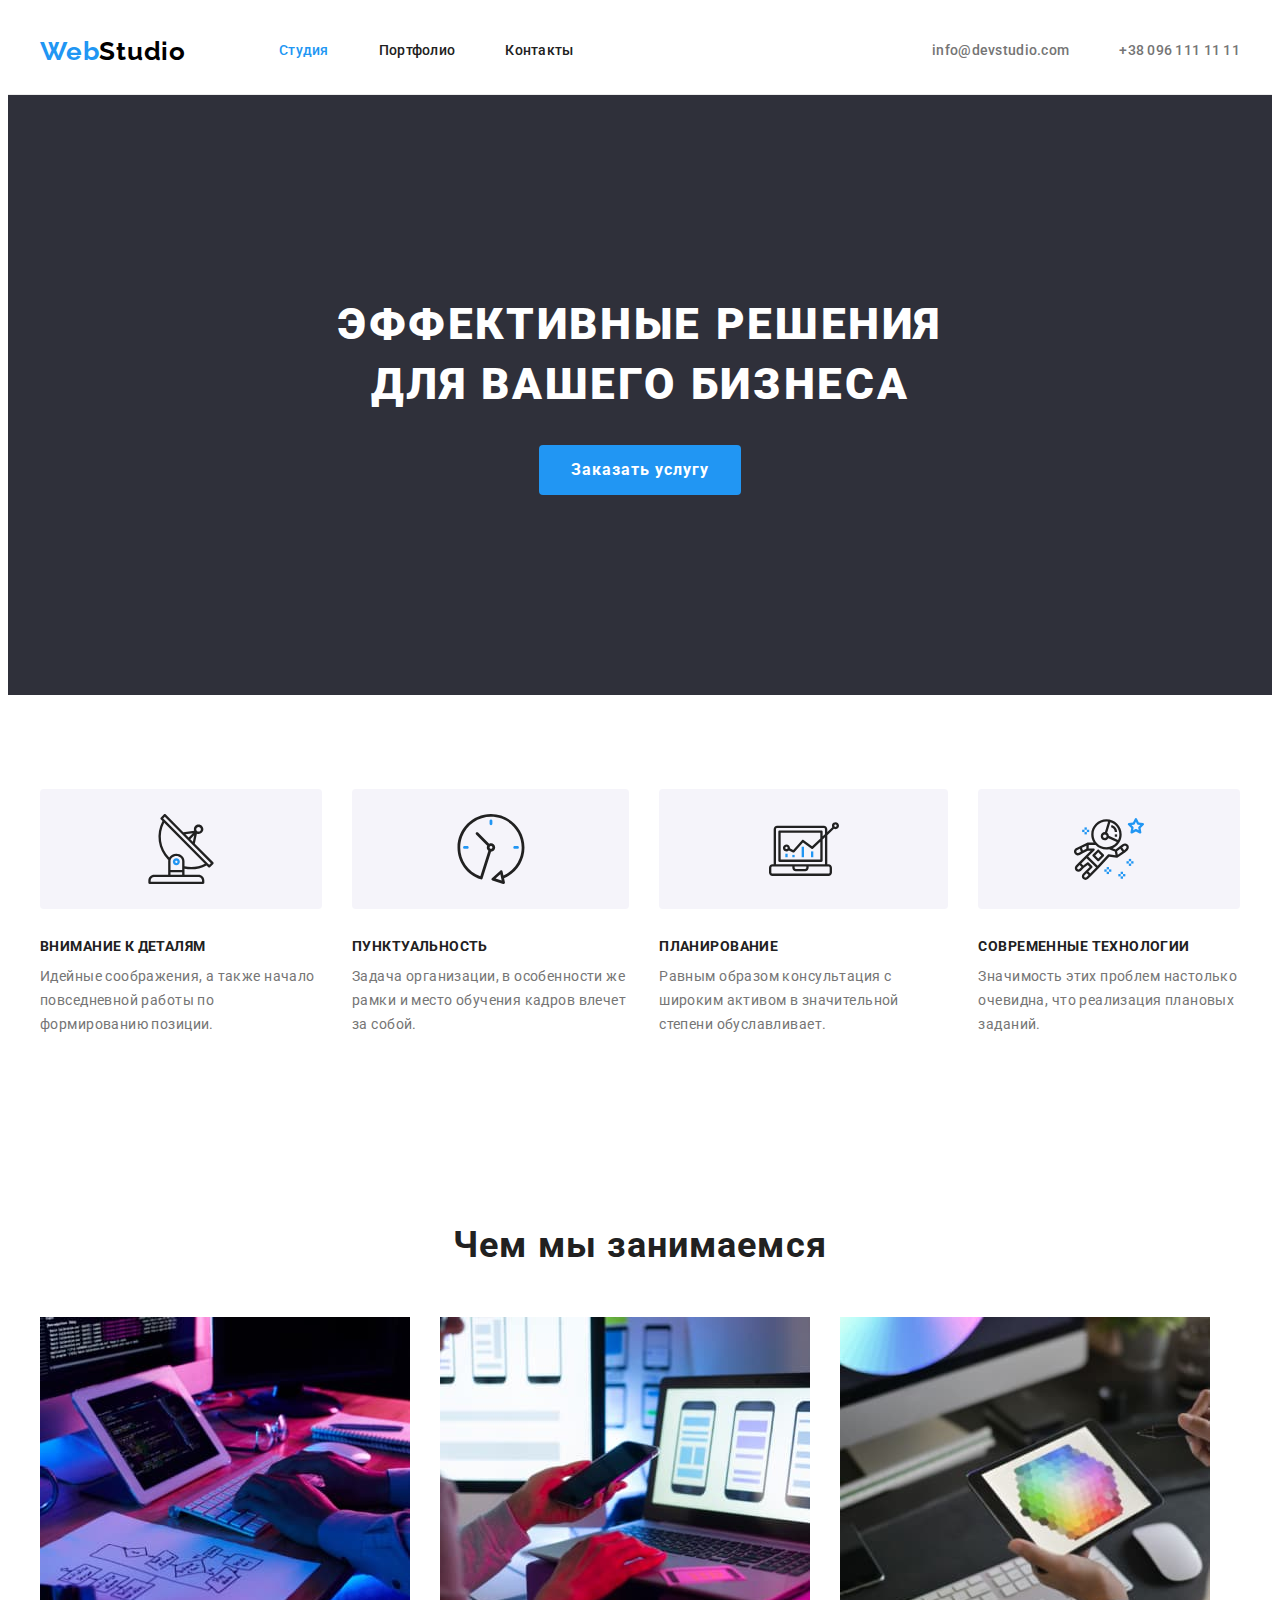
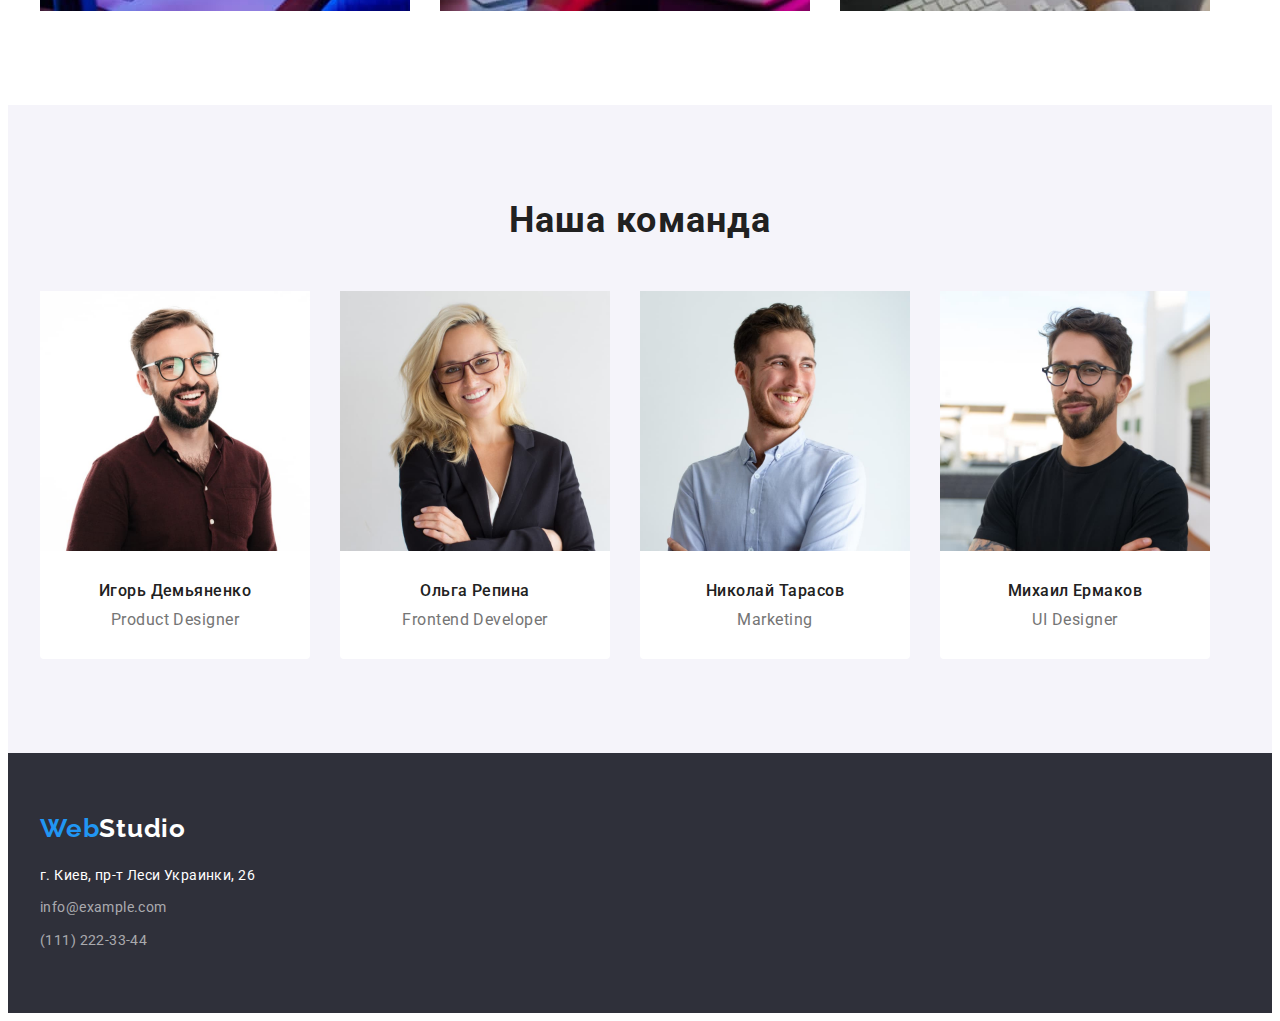
==== index.html @ 0ff01427 "Добавляет иконки в секцию Преимущества" ====
<!DOCTYPE html>
<html lang="ru">
  <head>
    <meta charset="UTF-8" />
    <meta http-equiv="X-UA-Compatible" content="IE=edge" />
    <meta name="viewport" content="width=device-width, initial-scale=1.0" />
    <title>WebStudio</title>
    <link rel="preconnect" href="https://fonts.googleapis.com" />
    <link rel="preconnect" href="https://fonts.gstatic.com" crossorigin />
    <link
      href="https://fonts.googleapis.com/css2?family=Raleway:wght@700&family=Roboto:wght@400;500;700;900&display=swap"
      rel="stylesheet"
    />
    <link
      rel="stylesheet"
      href="https://cdnjs.cloudflare.com/ajax/libs/modern-normalize/1.1.0/modern-normalize.min.css"
      integrity="sha512-wpPYUAdjBVSE4KJnH1VR1HeZfpl1ub8YT/NKx4PuQ5NmX2tKuGu6U/JRp5y+Y8XG2tV+wKQpNHVUX03MfMFn9Q=="
      crossorigin="anonymous"
      referrerpolicy="no-referrer"
    />
    <link rel="stylesheet" href="./style/style.css" />
  </head>
  <body>
    <header class="page-header">
      <div class="container flex-container">
        <nav class="main-nav">
          <a href="./index.html" class="link-reset logo header-logo"
            ><span class="logo logo-accent">Web</span>Studio</a
          >
          <ul class="ul-reset link-list">
            <li class="list-item">
              <a href="" class="link-reset current nav-link">Студия</a>
            </li>
            <li class="list-item">
              <a href="./portfolio.html" class="link-reset nav-link">Портфолио</a>
            </li>
            <li class="list-item">
              <a href="" class="link-reset nav-link">Контакты</a>
            </li>
          </ul>
        </nav>

        <ul class="ul-reset link-list">
          <li class="list-item">
            <a href="mailto:info@devstudio.com" class="link-reset header-contact-link"
              >info@devstudio.com</a
            >
          </li>
          <li class="list-item">
            <a href="tel:+380961111111" class="link-reset header-contact-link">+38 096 111 11 11</a>
          </li>
        </ul>
      </div>
    </header>

    <main>
      <section class="hero">
        <h1 class="main-title">
          Эффективные решения <br />
          для вашего бизнеса
        </h1>
        <button type="button" class="hero-btn">Заказать услугу</button>
      </section>

      <section class="section preferences">
        <div class="container">
          <h2 class="visually-hidden">Наши преимущества</h2>
          <!-- Заголовок скроем стилями -->
          <ul class="ul-reset preferences-list">
            <li class="list-item icon-antenna">
              <h3 class="preferences-title">Внимание к деталям</h3>
              <p class="preferences-descr">
                Идейные соображения, а также начало повседневной работы по формированию позиции.
              </p>
            </li>
            <li class="list-item icon-clock">
              <h3 class="preferences-title">Пунктуальность</h3>
              <p class="preferences-descr">
                Задача организации, в особенности же рамки и место обучения кадров влечет за собой.
              </p>
            </li>
            <li class="list-item icon-diagram">
              <h3 class="preferences-title">Планирование</h3>
              <p class="preferences-descr">
                Равным образом консультация с широким активом в значительной степени обуславливает.
              </p>
            </li>
            <li class="list-item icon-astronaut">
              <h3 class="preferences-title">Современные технологии</h3>
              <p class="preferences-descr">
                Значимость этих проблем настолько очевидна, что реализация плановых заданий.
              </p>
            </li>
          </ul>
        </div>
      </section>

      <section class="section services">
        <div class="container">
          <h2 class="section-title">Чем мы занимаемся</h2>
          <ul class="ul-reset services-list">
            <!-- Если эти картинки должны вести на страници с более детальным описанием каждого вида деятельности, то оборачиваем их в ссылки -->
            <li class="list-item">
              <img src="./images/site.jpg" alt="руки на клавиатуре" width="370" />
            </li>
            <li class="list-item">
              <img src="./images/app.jpg" alt="мобильный телефон в руках" width="370" />
            </li>
            <li class="list-item">
              <img src="./images/design.jpg" alt="палитра цветов" width="370" />
            </li>
          </ul>
        </div>
      </section>

      <section class="section team">
        <div class="container">
          <h2 class="section-title">Наша команда</h2>
          <!-- Если сотрудники будут добавляться - избавимся от крайних марджинов отрицательным марджином в ul и добавим возможность переноса строк-->
          <ul class="ul-reset team-list">
            <li class="list-item">
              <a href="" class="link-reset">
                <img src="./images/staff/demyanenko.jpg" alt="Член команды" width="270" />
                <div class="team-inner">
                  <h3 class="team-subtitle">Игорь Демьяненко</h3>
                  <p lang="en" class="team-descr">Product Designer</p>
                </div>
              </a>
            </li>
            <li class="list-item">
              <a href="" class="link-reset">
                <img src="./images/staff/repina.jpg" alt="Член команды" width="270" />
                <div class="team-inner">
                  <h3 class="team-subtitle">Ольга Репина</h3>
                  <p lang="en" class="team-descr">Frontend Developer</p>
                </div>
              </a>
            </li>
            <li class="list-item">
              <a href="" class="link-reset">
                <img src="./images/staff/tarasov.jpg" alt="Член команды" width="270" />
                <div class="team-inner">
                  <h3 class="team-subtitle">Николай Тарасов</h3>
                  <p lang="en" class="team-descr">Marketing</p>
                </div>
              </a>
            </li>
            <li class="list-item">
              <a href="" class="link-reset">
                <img src="./images/staff/ermakov.jpg" alt="Член команды" width="270" />
                <div class="team-inner">
                  <h3 class="team-subtitle">Михаил Ермаков</h3>
                  <p lang="en" class="team-descr">UI Designer</p>
                </div>
              </a>
            </li>
          </ul>
        </div>
      </section>
    </main>

    <footer class="footer">
      <div class="container">
        <a href="" class="link-reset logo footer-logo">
          <span class="logo-accent">Web</span>Studio
        </a>
        <address class="footer-contact">
          г. Киев, пр-т Леси Украинки, 26
          <a href="mailto:info@example.com" class="link-reset footer-contact-link"
            >info@example.com
          </a>
          <a href="tel:+380991111111" class="link-reset footer-contact-link">(111) 222-33-44</a>
        </address>
      </div>
    </footer>
  </body>
</html>
---- style/style.css ----
:root {
  --accent-color: #2196f3;
  --text-color: #757575;
  --secondary-text-color: #ffffff;
  --titels-color: #212121;
  --light-background-color: #f5f4fa;
  --dark-background-color: #2f303a;
}

.link-reset {
  text-decoration: none;
}

.ul-reset {
  list-style: none;
}

h1,
h2,
h3,
ul,
p {
  padding: 0;
  margin: 0;
}

img {
  display: block;
  max-width: 100%;
  height: auto;
}

body {
  font-family: 'Roboto', sans-serif;
  background-color: #ffffff;
  color: var(--titels-color);
}

.section {
  padding: 94px 0;
}

.section-title {
  text-align: center;
  font-size: 36px;
  line-height: 1.17;
  text-align: center;
  letter-spacing: 0.03em;
  margin-bottom: 50px;
}

.container {
  width: 1200px;
  padding: 0 15px;
  margin-left: auto;
  margin-right: auto;
}

/* У всех флекс-єлементов правый марджин 30, кроме хедера. Вынесла в общий класс */
.list-item:not(:last-child) {
  margin-right: 30px;
}

.visually-hidden {
  position: absolute;
  width: 1px;
  height: 1px;
  margin: -1px;
  border: 0;
  padding: 0;
  white-space: nowrap;
  clip-path: inset(100%);
  clip: rect(0 0 0 0);
  overflow: hidden;
}

/* Header */

.flex-container {
  display: flex;
  align-items: center;
  justify-content: space-between;
}

.page-header {
  border-bottom: 1px solid #ececec;
}

.logo {
  font-family: 'Raleway';
  font-weight: bold;
  font-size: 26px;
  line-height: 1.19;
  letter-spacing: 0.03em;
}

.header-logo {
  color: #000000;
  margin-right: 93px;
}

.logo-accent {
  color: var(--accent-color);
}

.main-nav {
  display: flex;
  align-items: center;
}

.link-list {
  display: flex;
}

.nav-link {
  display: block;
  padding: 35px 0;
  font-weight: 500;
  font-size: 14px;
  line-height: 1.14;
  letter-spacing: 0.02em;
  color: inherit;
}

.link-list .list-item:not(:last-child) {
  margin-right: 50px;
}

.header-contact-link {
  display: block;
  padding: 35px 0;
  font-weight: 500;
  font-size: 14px;
  line-height: 1.14;
  letter-spacing: 0.02em;
  color: var(--text-color);
}

.nav-link:hover,
.nav-link:focus,
.header-contact-link:hover,
.header-contact-link:focus,
.footer-contact-link:hover,
.footer-contact-link:focus,
.current {
  color: var(--accent-color);
}

/* Section Hero */

.hero {
  background-color: var(--dark-background-color);
  text-align: center;
  padding: 200px 0;
}
.main-title {
  font-weight: 900;
  font-size: 44px;
  line-height: 1.36;
  letter-spacing: 0.06em;
  text-transform: uppercase;
  color: var(--secondary-text-color);
}

.hero .main-title {
  margin-bottom: 30px;
}

.hero-btn {
  padding: 10px 32px;
  border-radius: 4px;
  border: none;
  font-family: inherit;
  font-weight: 700;
  font-size: 16px;
  line-height: 1.88;
  text-align: center;
  letter-spacing: 0.06em;
  color: var(--secondary-text-color);
  background-color: var(--accent-color);
  cursor: pointer;
}

.hero-btn:hover,
.hero-btn:focus {
  background-color: #188ce8;
}

/* Section Preferences */

.preferences-list,
.services-list,
.team-list {
  display: flex;
}

.preferences-list .list-item,
.team-list .list-item {
  width: calc((100%-90px) / 4);
}

.preferences-list .list-item::before {
  content: '';
  display: block;
  height: 120px;
  background-color: #f5f4fa;
  border-radius: 4px;
  margin-bottom: 30px;
  background-size: 70px;
  background-repeat: no-repeat;
  background-position: center;
}

.preferences-list .icon-antenna::before {
  background-image: url(../images/icons/antenna.svg);
}

.preferences-list .icon-clock::before {
  background-image: url(../images/icons/clock.svg);
}

.preferences-list .icon-diagram::before {
  background-image: url(../images/icons/diagram.svg);
}

.preferences-list .icon-astronaut::before {
  background-image: url(../images/icons/astronaut.svg);
}

.preferences-title {
  font-size: 14px;
  line-height: 1.14;
  letter-spacing: 0.03em;
  text-transform: uppercase;
  margin-bottom: 10px;
}

.preferences-descr {
  font-size: 14px;
  line-height: 1.71;
  letter-spacing: 0.03em;
  color: var(--text-color);
}

/* Section Services */

/* Section Team */

.team {
  background-color: var(--light-background-color);
}

.team-list .list-item {
  background: var(--secondary-text-color);
  border-radius: 0px 0px 4px 4px;
}

.team-inner {
  padding: 30px 0;
}

.team-subtitle {
  font-weight: 500;
  color: var(--titels-color);
  /* Цвет текста указан отдельно, поскольку inherit берет синий цвет от ссылки, в которую вложен заголовок. Можно было отдельно через клас сброса стилей (link-reset) для ссылок добавить наследование текста, но я решила просто задать цвет точечно */
  font-size: 16px;
  line-height: 1.19;
  letter-spacing: 0.03em;
  text-align: center;
  margin-bottom: 10px;
}

.team-descr {
  color: var(--text-color);
  font-size: 16px;
  line-height: 1.19;
  letter-spacing: 0.03em;
  text-align: center;
}

/* Footer */
.footer {
  background-color: var(--dark-background-color);
  padding: 60px 0;
}

.footer-logo {
  display: block;
  color: var(--secondary-text-color);
  margin-bottom: 20px;
}

.footer-contact {
  font-style: normal;
  font-size: 14px;
  line-height: 1.7;
  letter-spacing: 0.03em;
  color: var(--secondary-text-color);
}

.footer-contact-link {
  display: block;
  color: rgba(255, 255, 255, 0.6);
  margin-top: 9px;
}

/* ===================  Portfolio  =================== */

/* Section Portfolio */

.btn-list {
  display: flex;
  justify-content: center;
  margin-bottom: 50px;
}

.portfolio-btn {
  padding: 6px 22px;
  border-radius: 4px;
  border: none;
  font-family: inherit;
  font-weight: 500;
  font-size: 16px;
  line-height: 1.63;
  text-align: center;
  letter-spacing: 0.03em;
  color: inherit;
  background-color: var(--light-background-color);
  cursor: pointer;
}

.portfolio-btn:hover,
.portfolio-btn:focus {
  color: var(--secondary-text-color);
  background-color: var(--accent-color);
}

.portfolio .list-item:not(:last-child) {
  margin-right: 8px;
}

.portfolio-wrapper {
  display: flex;
  flex-wrap: wrap;
  margin: -15px;
}

.portfolio-item {
  width: 370px;
  margin: 15px;
}

.portfolio-item-inner {
  padding: 20px 24px;
  border: 1px solid #eeeeee;
  border-top: none;
}

.portfolio-subtitle {
  font-size: 18px;
  line-height: 2;
  letter-spacing: 0.06em;
  color: var(--titels-color);
  /* Цвет текста указан отдельно, поскольку inherit берет синий цвет от ссылки, в которую вложен заголовок. Можно было отдельно через клас сброса стилей (link-reset) для ссылок добавить наследование текста, но я решила просто задать цвет точечно */
}

.portfolio-descr {
  font-size: 16px;
  line-height: 1.88;
  letter-spacing: 0.03em;
  color: var(--text-color);
}
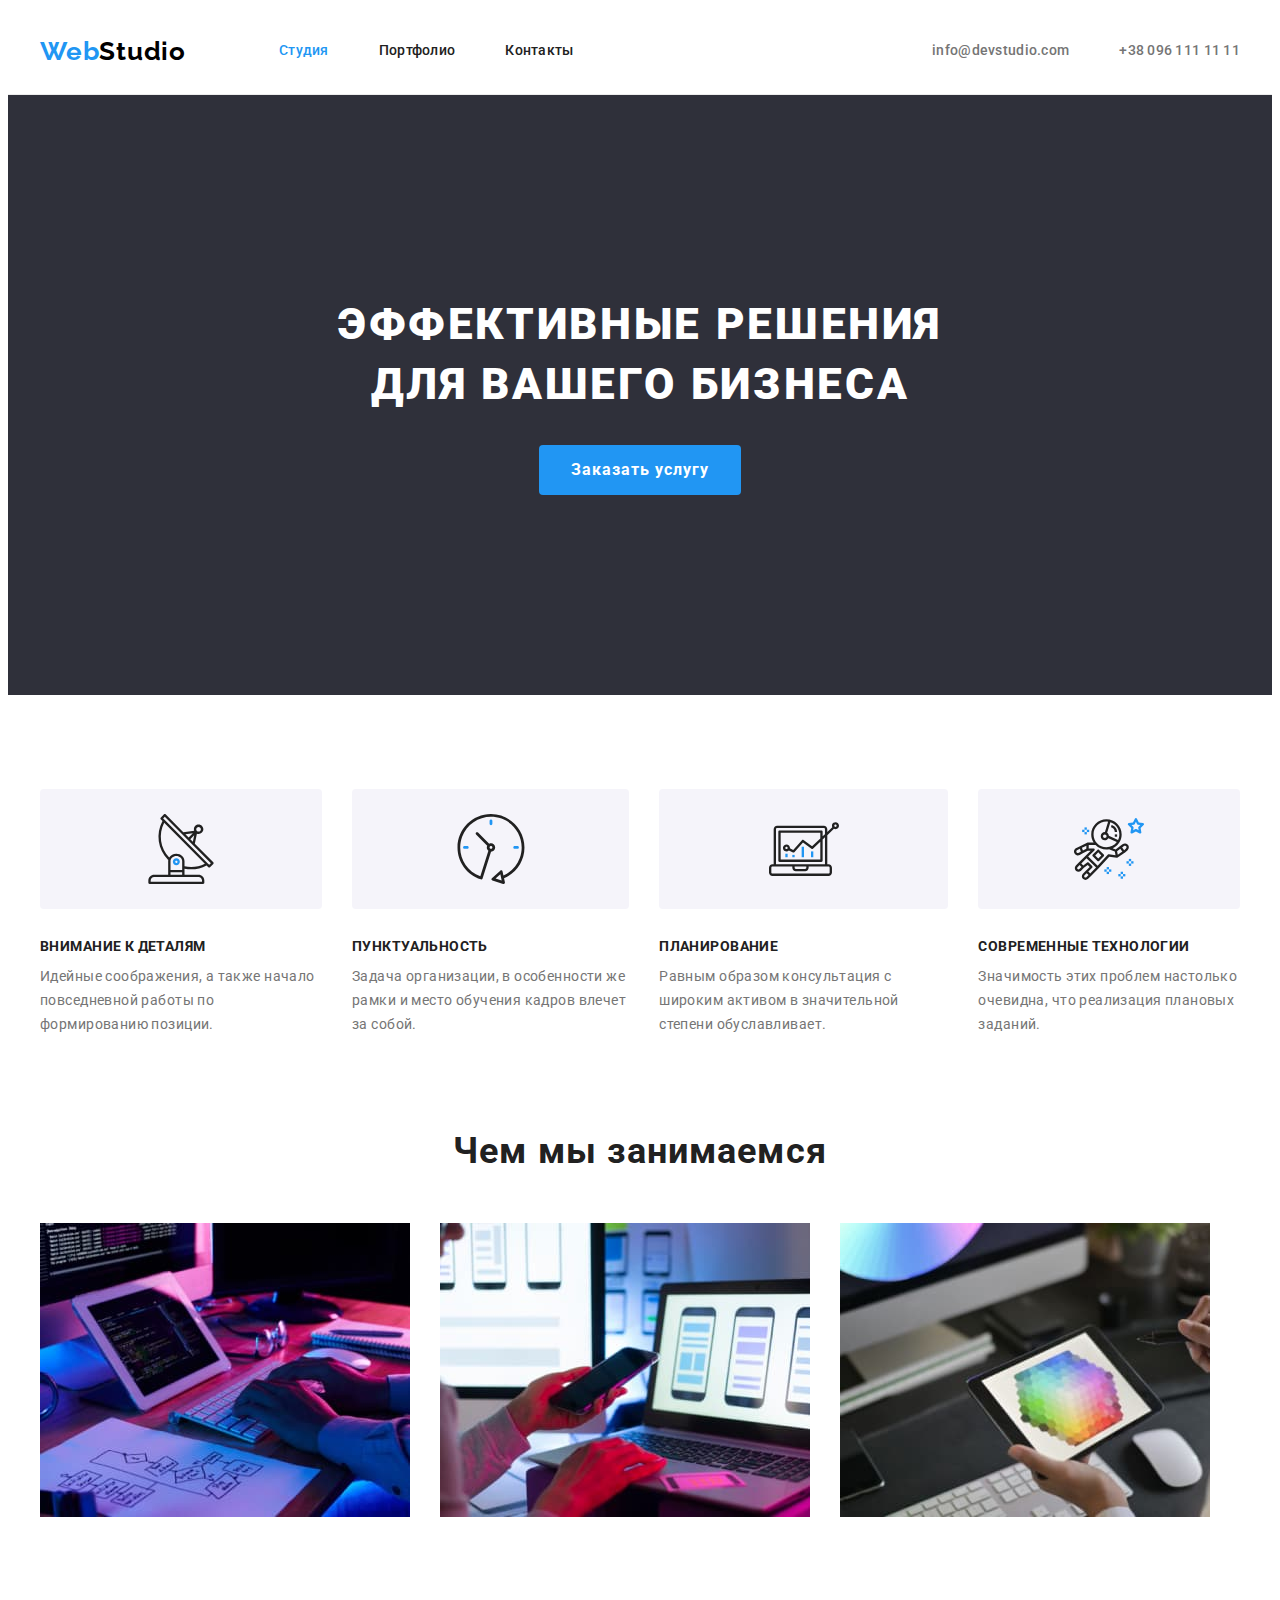
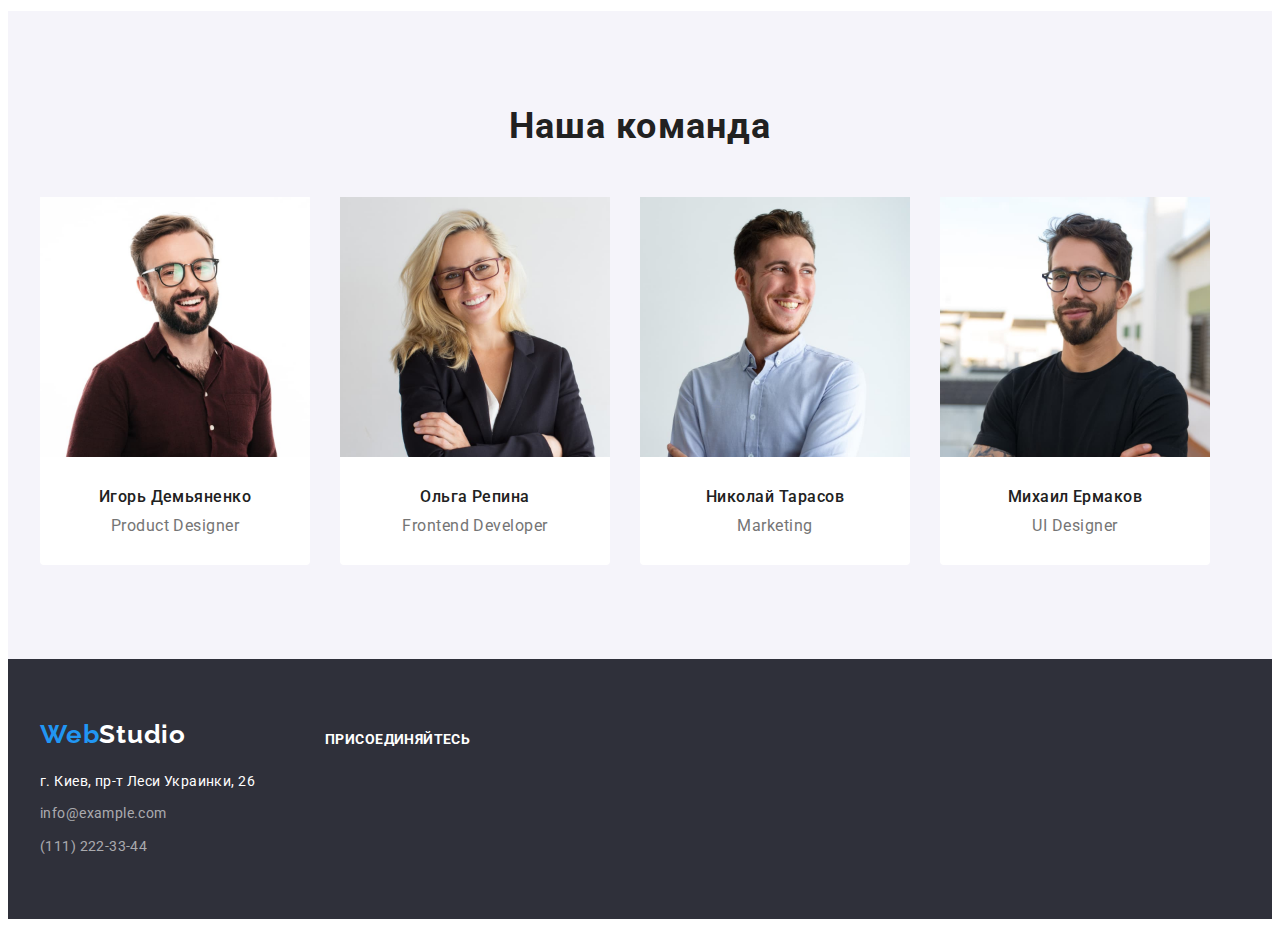
==== commit 680f73bc: "Добавляет разметку в футере" ====
--- a/index.html
+++ b/index.html
@@ -161,16 +161,28 @@
 
     <footer class="footer">
       <div class="container">
-        <a href="" class="link-reset logo footer-logo">
-          <span class="logo-accent">Web</span>Studio
-        </a>
-        <address class="footer-contact">
-          г. Киев, пр-т Леси Украинки, 26
-          <a href="mailto:info@example.com" class="link-reset footer-contact-link"
-            >info@example.com
+        <div class="contacts">
+          <a href="" class="link-reset logo footer-logo">
+            <span class="logo-accent">Web</span>Studio
           </a>
-          <a href="tel:+380991111111" class="link-reset footer-contact-link">(111) 222-33-44</a>
-        </address>
+          <address class="footer-contact">
+            г. Киев, пр-т Леси Украинки, 26
+            <a href="mailto:info@example.com" class="link-reset footer-contact-link"
+              >info@example.com
+            </a>
+            <a href="tel:+380991111111" class="link-reset footer-contact-link">(111) 222-33-44</a>
+          </address>
+        </div>
+
+        <div class="join">
+          <p class="join-text">присоединяйтесь</p>
+          <div class="soc-links">
+            <a href="" class="link instagram"></a>
+            <a href="" class="link twitter"></a>
+            <a href="" class="link facebook"></a>
+            <a href="" class="link linkedin"></a>
+          </div>
+        </div>
       </div>
     </footer>
   </body>
--- a/style/style.css
+++ b/style/style.css
@@ -188,6 +188,10 @@
 
 /* Section Preferences */
 
+.section.preferences {
+  padding-bottom: 0;
+}
+
 .preferences-list,
 .services-list,
 .team-list {
@@ -284,6 +288,14 @@
   padding: 60px 0;
 }
 
+.footer .container {
+  display: flex;
+}
+
+.contacts {
+  margin-right: 70px;
+}
+
 .footer-logo {
   display: block;
   color: var(--secondary-text-color);
@@ -302,6 +314,19 @@
   display: block;
   color: rgba(255, 255, 255, 0.6);
   margin-top: 9px;
+}
+
+.join-text {
+  font-weight: 700;
+  font-size: 14px;
+  line-height: 16px;
+  letter-spacing: 0.03em;
+  text-transform: uppercase;
+  color: #ffffff;
+}
+
+.join {
+  padding-top: 12px;
 }
 
 /* ===================  Portfolio  =================== */
@@ -362,6 +387,7 @@
   letter-spacing: 0.06em;
   color: var(--titels-color);
   /* Цвет текста указан отдельно, поскольку inherit берет синий цвет от ссылки, в которую вложен заголовок. Можно было отдельно через клас сброса стилей (link-reset) для ссылок добавить наследование текста, но я решила просто задать цвет точечно */
+  margin-bottom: 4px;
 }
 
 .portfolio-descr {
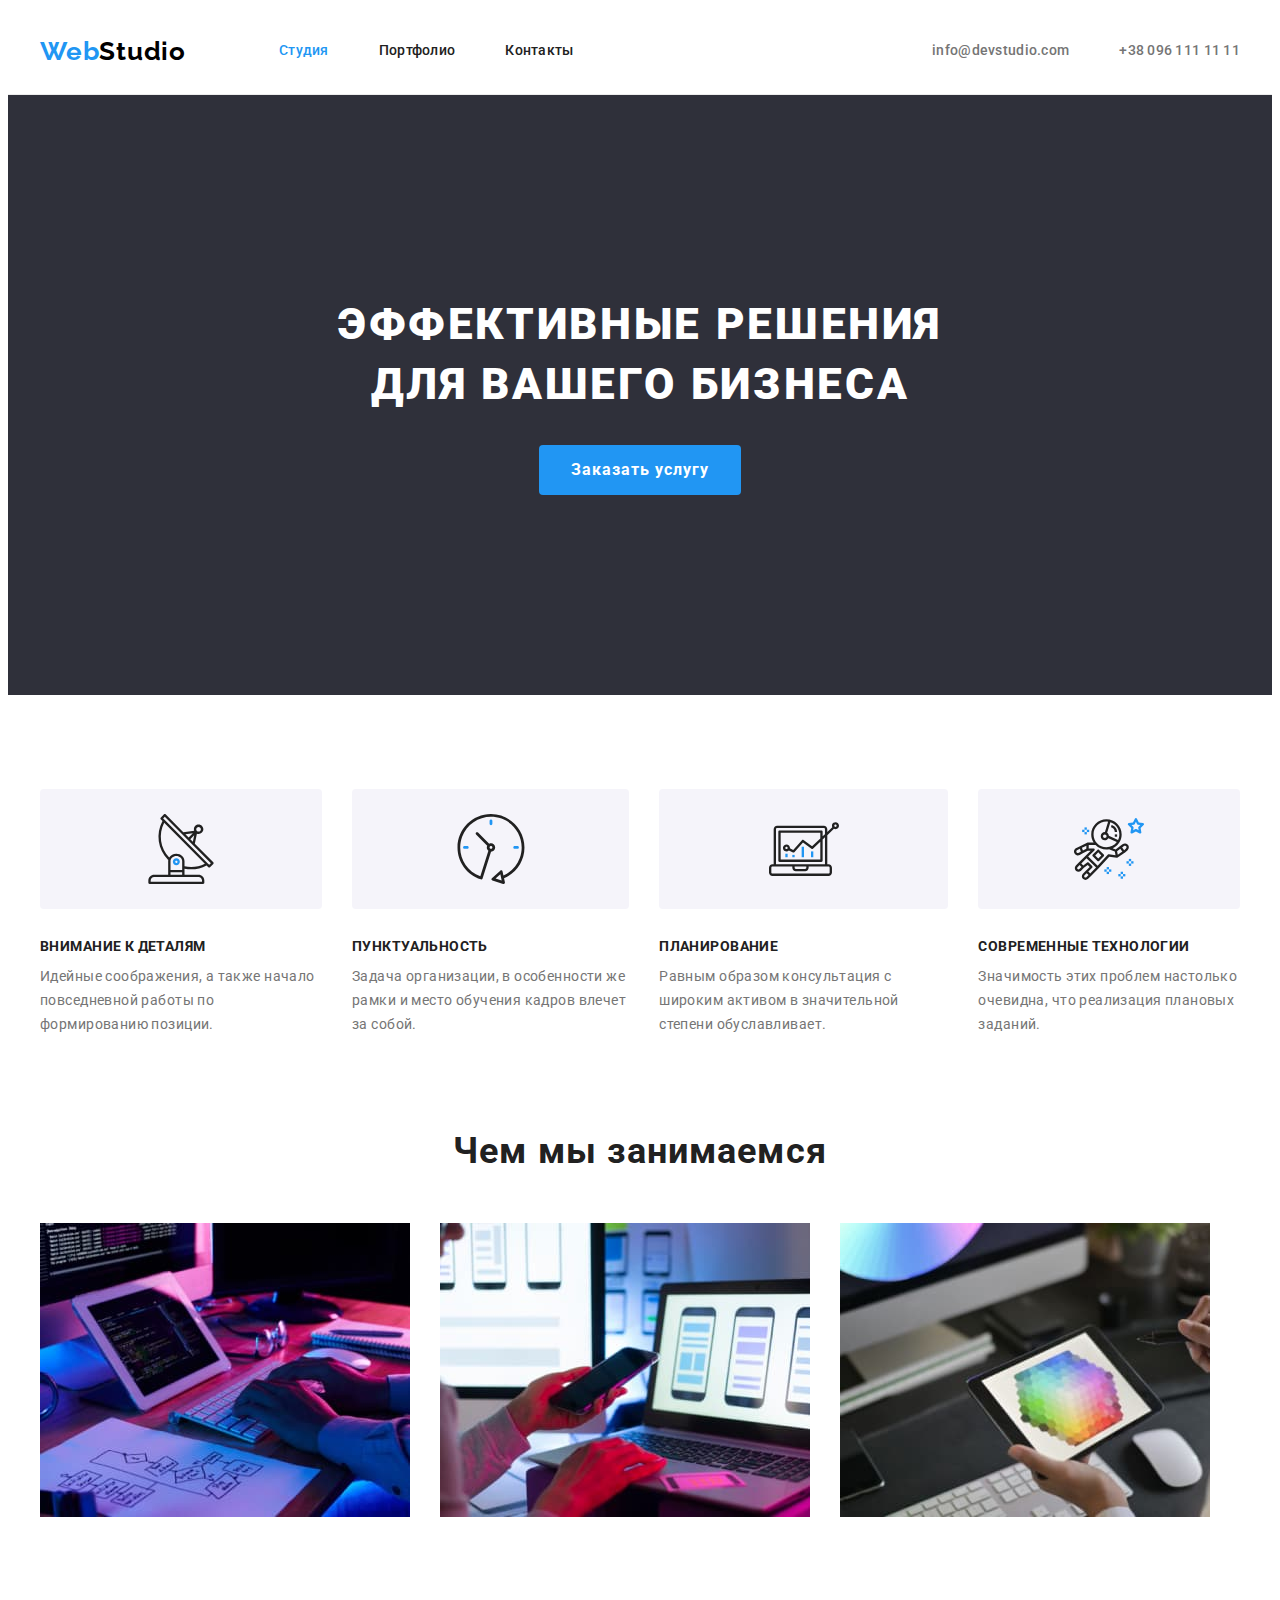
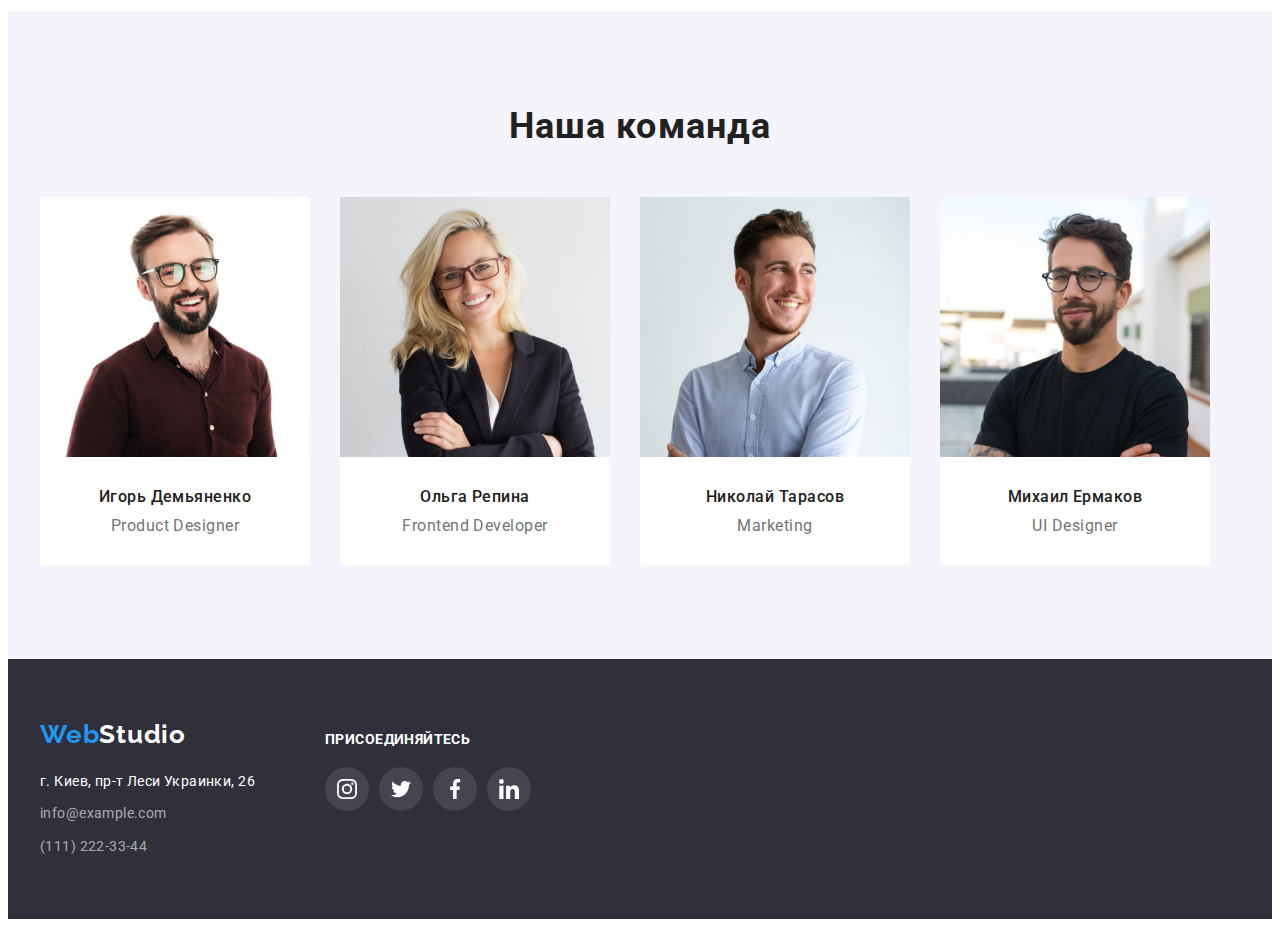
==== commit 8ccd4680: "Добавляет стили для ссылок на соц. сети в футере" ====
--- a/index.html
+++ b/index.html
@@ -176,12 +176,36 @@
 
         <div class="join">
           <p class="join-text">присоединяйтесь</p>
-          <div class="soc-links">
-            <a href="" class="link instagram"></a>
-            <a href="" class="link twitter"></a>
-            <a href="" class="link facebook"></a>
-            <a href="" class="link linkedin"></a>
-          </div>
+          <ul class="ul-reset soc-links">
+            <li class="list-item">
+              <a href="" class="link-reset link instagram">
+                <svg class="link-icon">
+                  <use href="./images/icons/sprite.svg#icon-instagram"></use>
+                </svg>
+              </a>
+            </li>
+            <li class="list-item">
+              <a href="" class="link-reset link twitter">
+                <svg class="link-icon">
+                  <use href="./images/icons/sprite.svg#icon-twitter"></use>
+                </svg>
+              </a>
+            </li>
+            <li class="list-item">
+              <a href="" class="link-reset link facebook">
+                <svg class="link-icon">
+                  <use href="./images/icons/sprite.svg#icon-facebook"></use>
+                </svg>
+              </a>
+            </li>
+            <li class="list-item">
+              <a href="" class="link-reset link linkedin">
+                <svg class="link-icon">
+                  <use href="./images/icons/sprite.svg#icon-linkedin"></use>
+                </svg>
+              </a>
+            </li>
+          </ul>
         </div>
       </div>
     </footer>
--- a/style/style.css
+++ b/style/style.css
@@ -316,6 +316,14 @@
   margin-top: 9px;
 }
 
+.join .list-item:not(:last-child) {
+  margin-right: 10px;
+}
+
+.join .soc-links {
+  display: flex;
+}
+
 .join-text {
   font-weight: 700;
   font-size: 14px;
@@ -323,10 +331,32 @@
   letter-spacing: 0.03em;
   text-transform: uppercase;
   color: #ffffff;
+  margin-bottom: 20px;
 }
 
 .join {
   padding-top: 12px;
+}
+
+.join .link {
+  display: flex;
+  justify-content: center;
+  align-items: center;
+  width: 44px;
+  height: 44px;
+  border-radius: 50%;
+  background-color: rgba(255, 255, 255, 0.1);
+}
+
+.join .link:hover,
+.join .link:focus {
+  background-color: var(--accent-color);
+}
+
+.link-icon {
+  fill: #ffffff;
+  width: 20px;
+  height: 20px;
 }
 
 /* ===================  Portfolio  =================== */
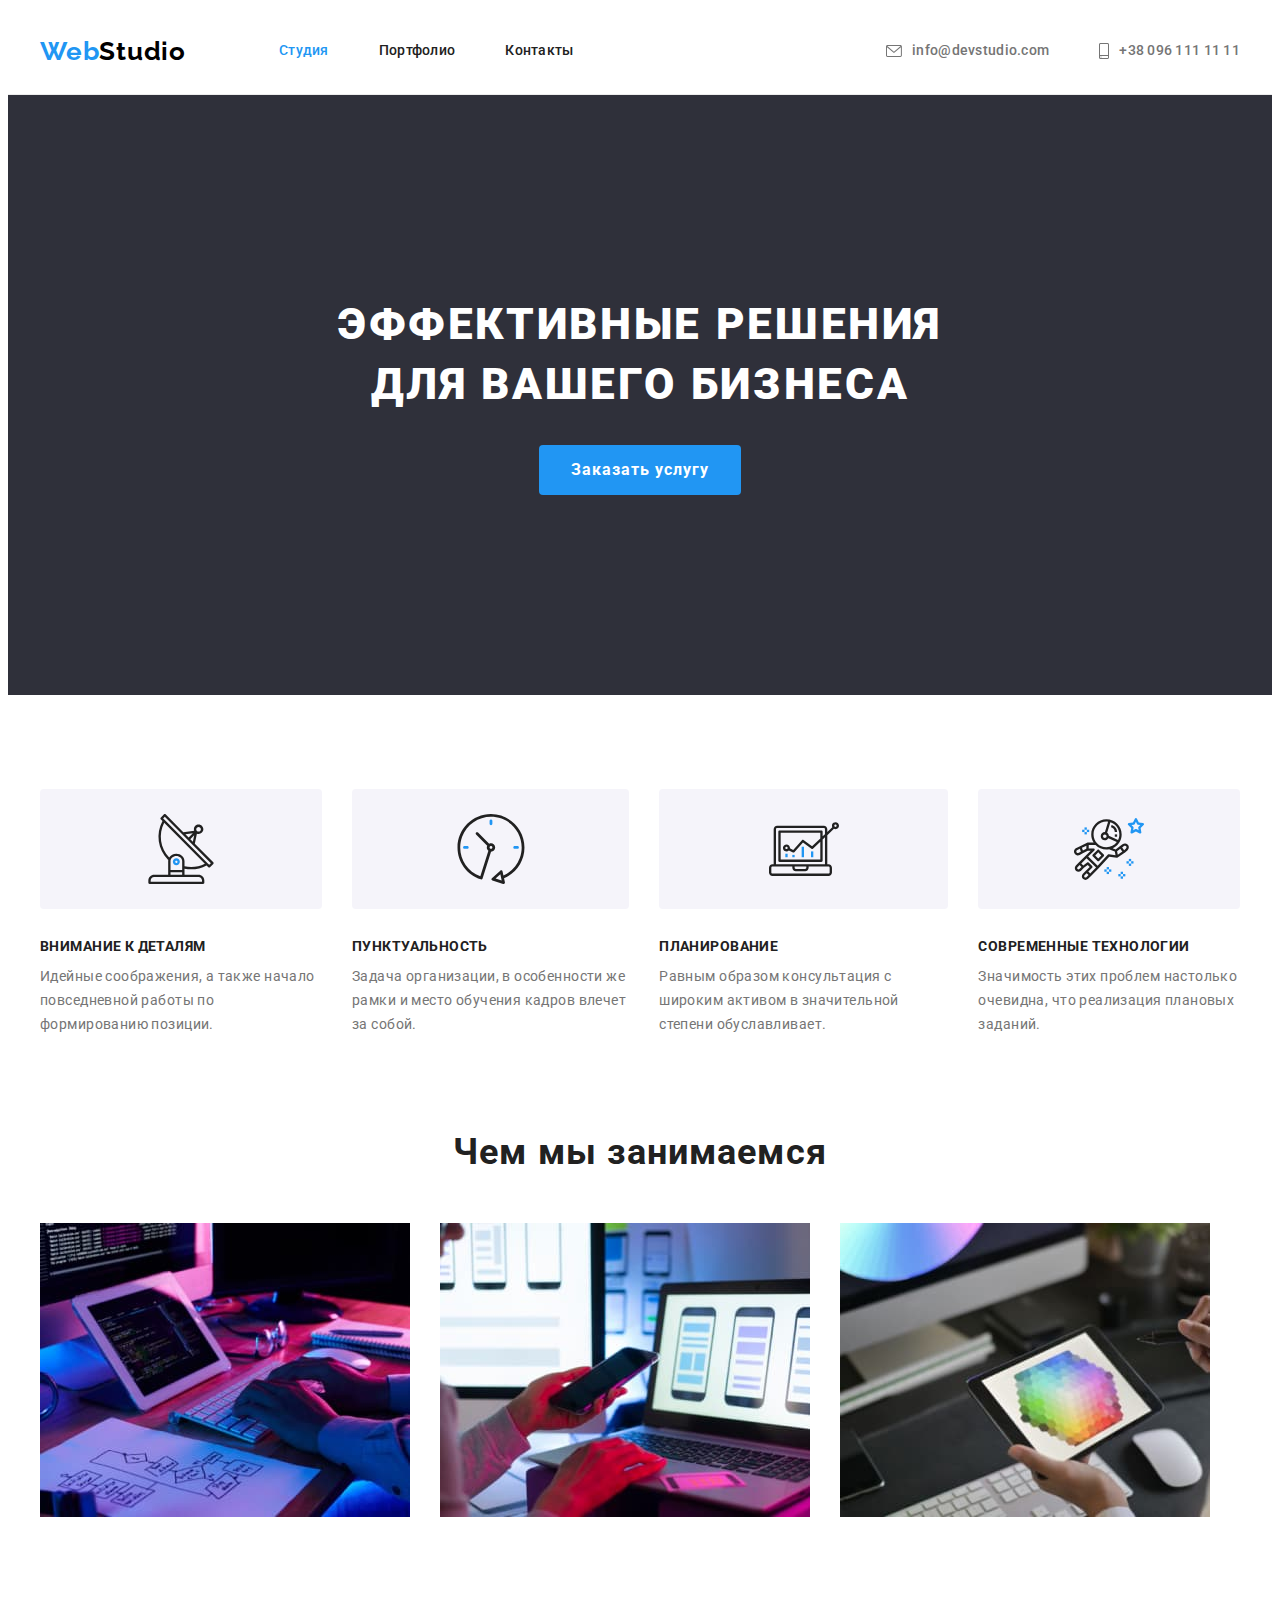
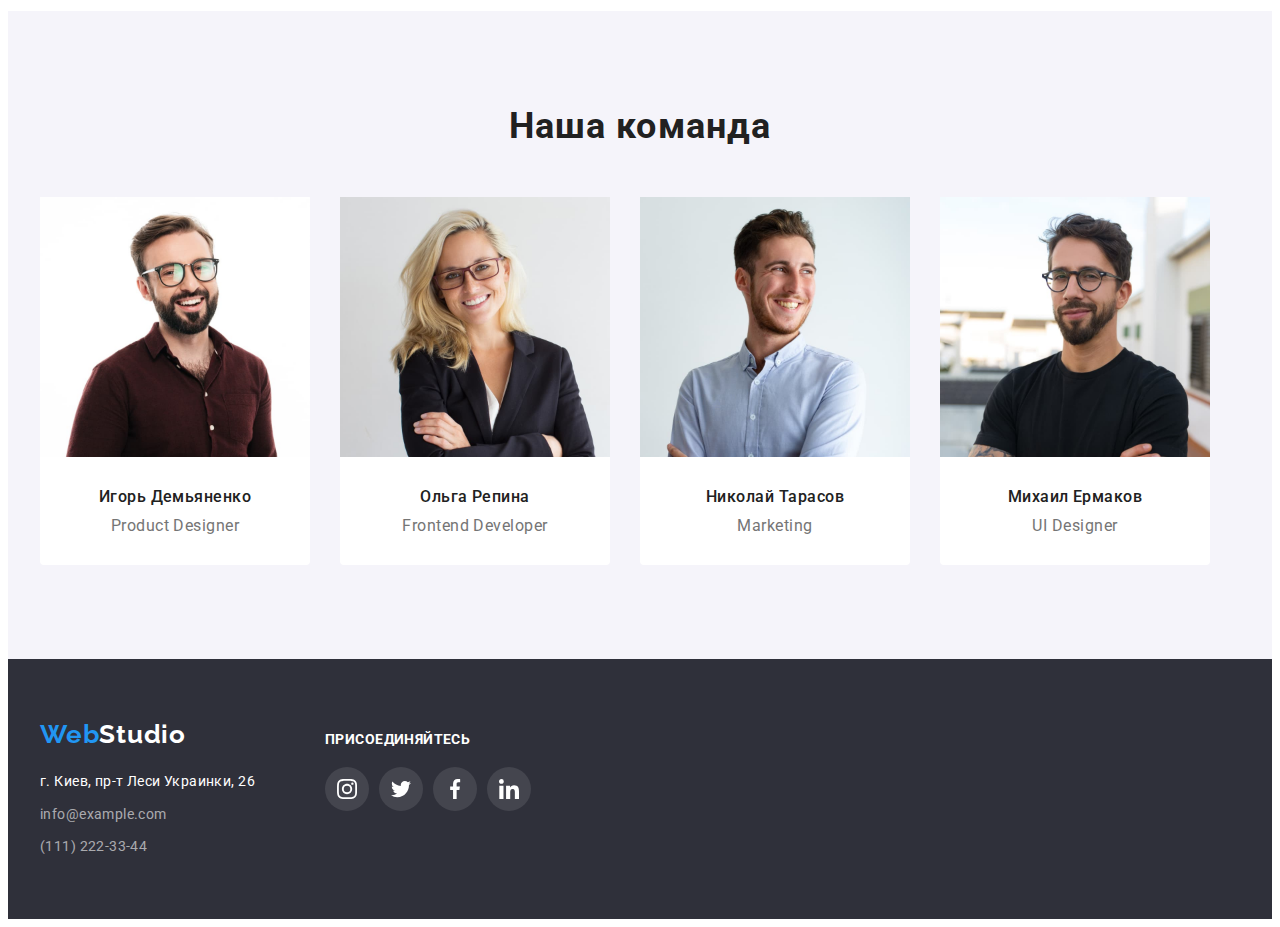
==== commit f727c03e: "Добавляет svg-иконки в хедере" ====
--- a/index.html
+++ b/index.html
@@ -42,12 +42,20 @@
 
         <ul class="ul-reset link-list">
           <li class="list-item">
-            <a href="mailto:info@devstudio.com" class="link-reset header-contact-link"
-              >info@devstudio.com</a
-            >
+            <a href="mailto:info@devstudio.com" class="link-reset header-contact-link">
+              <svg class="link-icon" width="16" height="12">
+                <use href="./images/icons/sprite.svg#icon-envelope"></use>
+              </svg>
+              info@devstudio.com
+            </a>
           </li>
           <li class="list-item">
-            <a href="tel:+380961111111" class="link-reset header-contact-link">+38 096 111 11 11</a>
+            <a href="tel:+380961111111" class="link-reset header-contact-link">
+              <svg class="link-icon" width="10" height="16">
+                <use href="./images/icons/sprite.svg#icon-smartphone"></use>
+              </svg>
+              +38 096 111 11 11
+            </a>
           </li>
         </ul>
       </div>
--- a/style/style.css
+++ b/style/style.css
@@ -127,13 +127,19 @@
 }
 
 .header-contact-link {
-  display: block;
+  display: flex;
+  align-items: center;
   padding: 35px 0;
   font-weight: 500;
   font-size: 14px;
   line-height: 1.14;
   letter-spacing: 0.02em;
   color: var(--text-color);
+}
+
+.page-header .link-icon {
+  fill: currentColor;
+  margin-right: 10px;
 }
 
 .nav-link:hover,
@@ -353,8 +359,8 @@
   background-color: var(--accent-color);
 }
 
-.link-icon {
-  fill: #ffffff;
+.footer .link-icon {
+  fill: var(--secondary-text-color);
   width: 20px;
   height: 20px;
 }
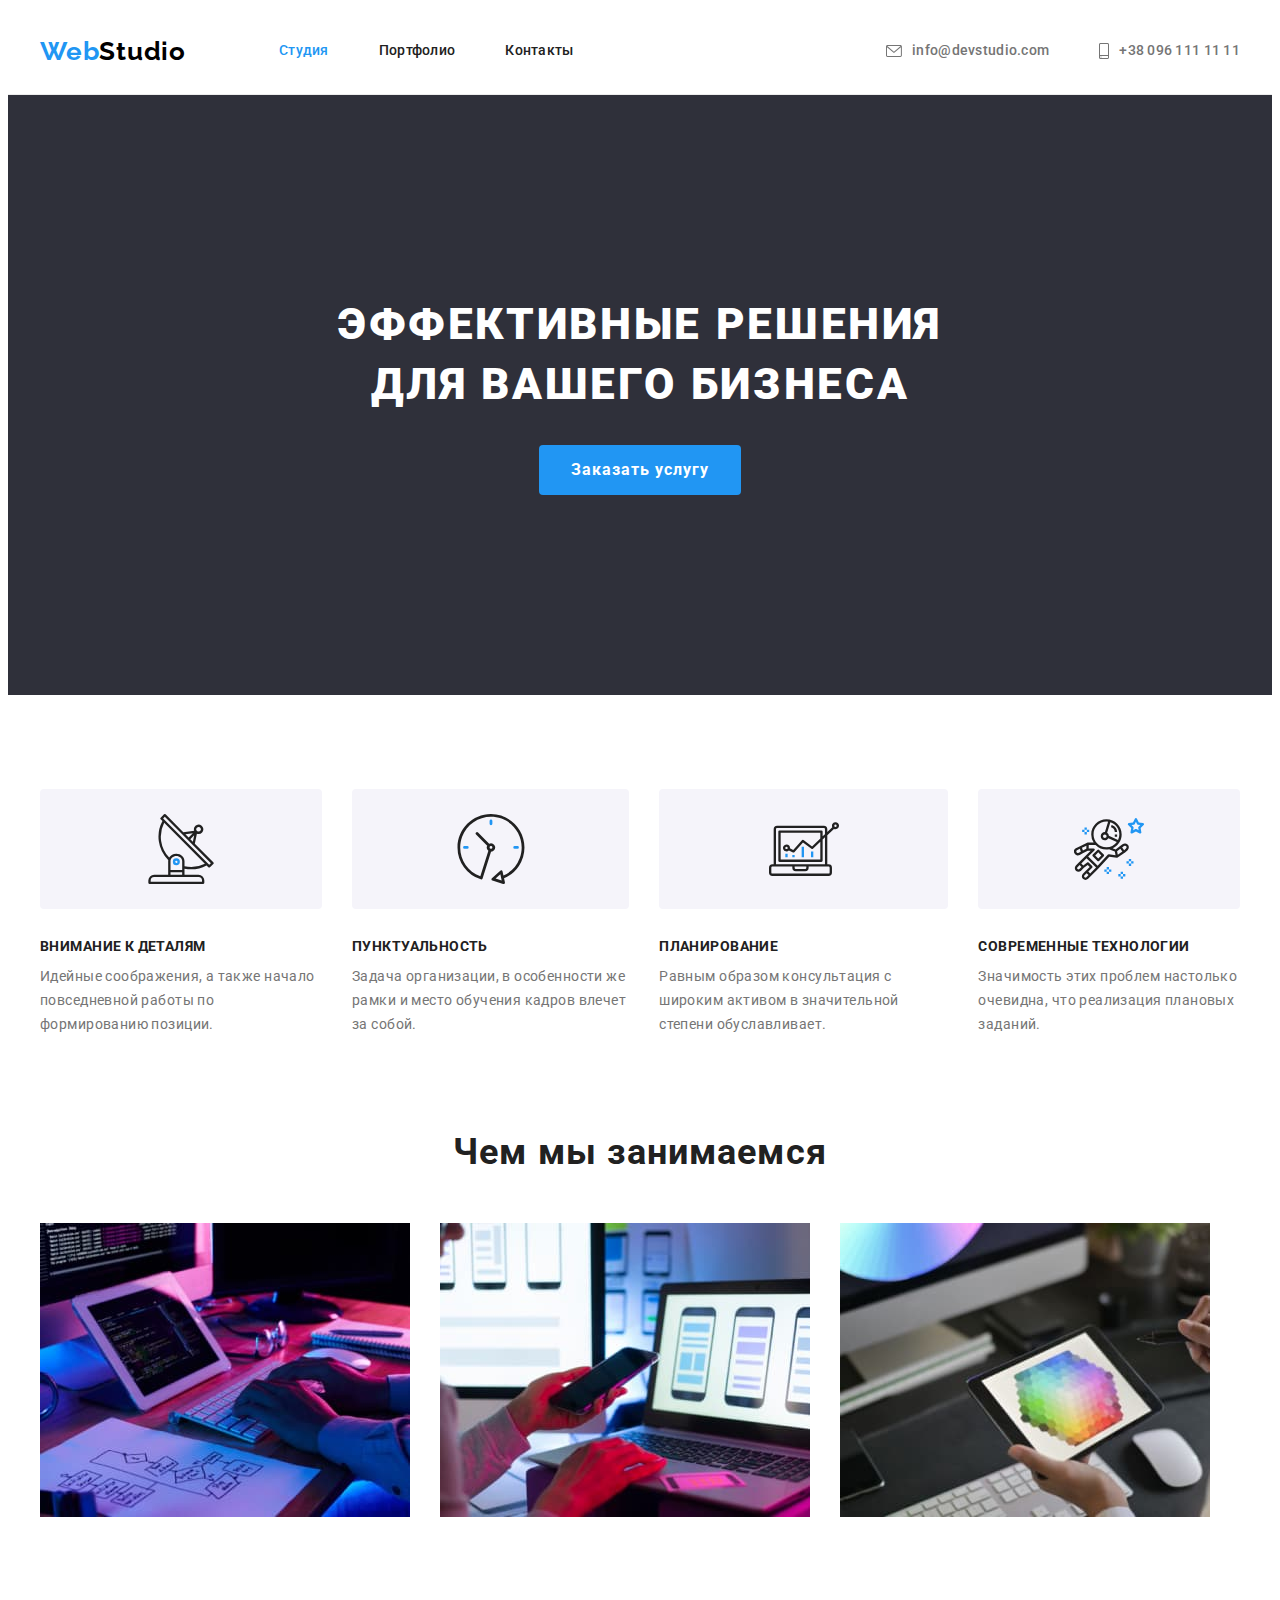
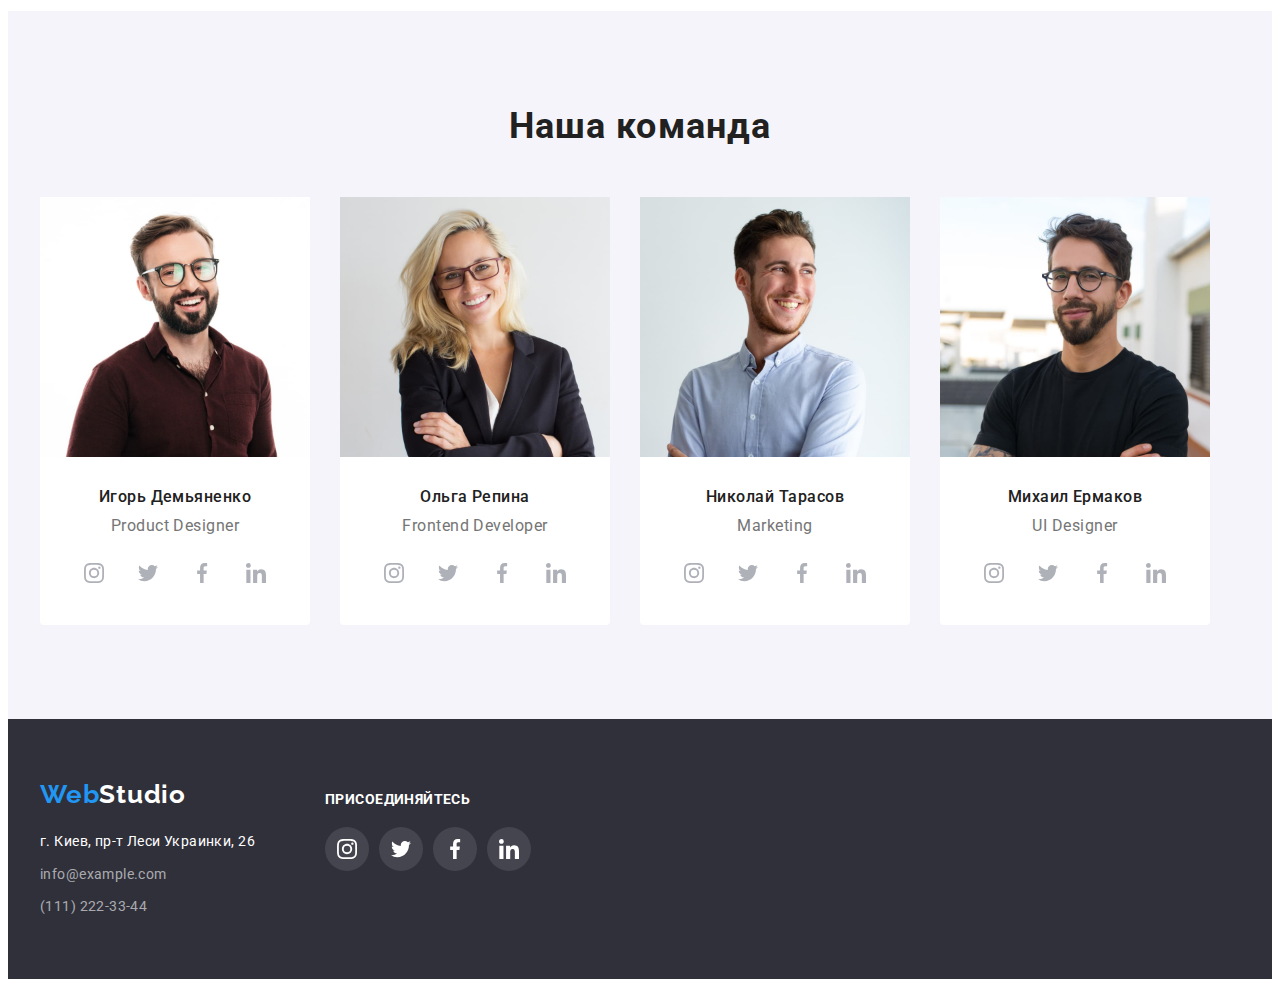
==== commit 94785165: "Добавляет SVG-иконки на соц. сети в карточках команды" ====
--- a/index.html
+++ b/index.html
@@ -75,25 +75,45 @@
           <h2 class="visually-hidden">Наши преимущества</h2>
           <!-- Заголовок скроем стилями -->
           <ul class="ul-reset preferences-list">
-            <li class="list-item icon-antenna">
+            <li class="list-item">
+              <div class="preferences-icon-wrap">
+                <svg class="link-icon">
+                  <use href="./images/icons/sprite.svg#icon-antenna"></use>
+                </svg>
+              </div>
               <h3 class="preferences-title">Внимание к деталям</h3>
               <p class="preferences-descr">
                 Идейные соображения, а также начало повседневной работы по формированию позиции.
               </p>
             </li>
-            <li class="list-item icon-clock">
+            <li class="list-item">
+              <div class="preferences-icon-wrap">
+                <svg class="link-icon">
+                  <use href="./images/icons/sprite.svg#icon-clock"></use>
+                </svg>
+              </div>
               <h3 class="preferences-title">Пунктуальность</h3>
               <p class="preferences-descr">
                 Задача организации, в особенности же рамки и место обучения кадров влечет за собой.
               </p>
             </li>
-            <li class="list-item icon-diagram">
+            <li class="list-item">
+              <div class="preferences-icon-wrap">
+                <svg class="link-icon">
+                  <use href="./images/icons/sprite.svg#icon-diagram"></use>
+                </svg>
+              </div>
               <h3 class="preferences-title">Планирование</h3>
               <p class="preferences-descr">
                 Равным образом консультация с широким активом в значительной степени обуславливает.
               </p>
             </li>
-            <li class="list-item icon-astronaut">
+            <li class="list-item">
+              <div class="preferences-icon-wrap">
+                <svg class="link-icon">
+                  <use href="./images/icons/sprite.svg#icon-astronaut"></use>
+                </svg>
+              </div>
               <h3 class="preferences-title">Современные технологии</h3>
               <p class="preferences-descr">
                 Значимость этих проблем настолько очевидна, что реализация плановых заданий.
@@ -127,38 +147,159 @@
           <!-- Если сотрудники будут добавляться - избавимся от крайних марджинов отрицательным марджином в ul и добавим возможность переноса строк-->
           <ul class="ul-reset team-list">
             <li class="list-item">
-              <a href="" class="link-reset">
-                <img src="./images/staff/demyanenko.jpg" alt="Член команды" width="270" />
-                <div class="team-inner">
-                  <h3 class="team-subtitle">Игорь Демьяненко</h3>
-                  <p lang="en" class="team-descr">Product Designer</p>
-                </div>
-              </a>
-            </li>
+              <img src="./images/staff/demyanenko.jpg" alt="Член команды" width="270" />
+              <div class="team-inner">
+                <h3 class="team-subtitle">Игорь Демьяненко</h3>
+                <p lang="en" class="team-descr">Product Designer</p>
+                <ul class="ul-reset team-soc-links">
+                  <li class="list-item">
+                    <a href="" class="link-reset link instagram">
+                      <svg class="link-icon">
+                        <use href="./images/icons/sprite.svg#icon-instagram"></use>
+                      </svg>
+                    </a>
+                  </li>
+                  <li class="list-item">
+                    <a href="" class="link-reset link twitter">
+                      <svg class="link-icon">
+                        <use href="./images/icons/sprite.svg#icon-twitter"></use>
+                      </svg>
+                    </a>
+                  </li>
+                  <li class="list-item">
+                    <a href="" class="link-reset link facebook">
+                      <svg class="link-icon">
+                        <use href="./images/icons/sprite.svg#icon-facebook"></use>
+                      </svg>
+                    </a>
+                  </li>
+                  <li class="list-item">
+                    <a href="" class="link-reset link linkedin">
+                      <svg class="link-icon">
+                        <use href="./images/icons/sprite.svg#icon-linkedin"></use>
+                      </svg>
+                    </a>
+                  </li>
+                </ul>
+              </div>
+            </li>
+
             <li class="list-item">
               <a href="" class="link-reset">
                 <img src="./images/staff/repina.jpg" alt="Член команды" width="270" />
                 <div class="team-inner">
                   <h3 class="team-subtitle">Ольга Репина</h3>
                   <p lang="en" class="team-descr">Frontend Developer</p>
+                  <ul class="ul-reset team-soc-links">
+                    <li class="list-item">
+                      <a href="" class="link-reset link instagram">
+                        <svg class="link-icon">
+                          <use href="./images/icons/sprite.svg#icon-instagram"></use>
+                        </svg>
+                      </a>
+                    </li>
+                    <li class="list-item">
+                      <a href="" class="link-reset link twitter">
+                        <svg class="link-icon">
+                          <use href="./images/icons/sprite.svg#icon-twitter"></use>
+                        </svg>
+                      </a>
+                    </li>
+                    <li class="list-item">
+                      <a href="" class="link-reset link facebook">
+                        <svg class="link-icon">
+                          <use href="./images/icons/sprite.svg#icon-facebook"></use>
+                        </svg>
+                      </a>
+                    </li>
+                    <li class="list-item">
+                      <a href="" class="link-reset link linkedin">
+                        <svg class="link-icon">
+                          <use href="./images/icons/sprite.svg#icon-linkedin"></use>
+                        </svg>
+                      </a>
+                    </li>
+                  </ul>
                 </div>
               </a>
             </li>
+
             <li class="list-item">
               <a href="" class="link-reset">
                 <img src="./images/staff/tarasov.jpg" alt="Член команды" width="270" />
                 <div class="team-inner">
                   <h3 class="team-subtitle">Николай Тарасов</h3>
                   <p lang="en" class="team-descr">Marketing</p>
+                  <ul class="ul-reset team-soc-links">
+                    <li class="list-item">
+                      <a href="" class="link-reset link instagram">
+                        <svg class="link-icon">
+                          <use href="./images/icons/sprite.svg#icon-instagram"></use>
+                        </svg>
+                      </a>
+                    </li>
+                    <li class="list-item">
+                      <a href="" class="link-reset link twitter">
+                        <svg class="link-icon">
+                          <use href="./images/icons/sprite.svg#icon-twitter"></use>
+                        </svg>
+                      </a>
+                    </li>
+                    <li class="list-item">
+                      <a href="" class="link-reset link facebook">
+                        <svg class="link-icon">
+                          <use href="./images/icons/sprite.svg#icon-facebook"></use>
+                        </svg>
+                      </a>
+                    </li>
+                    <li class="list-item">
+                      <a href="" class="link-reset link linkedin">
+                        <svg class="link-icon">
+                          <use href="./images/icons/sprite.svg#icon-linkedin"></use>
+                        </svg>
+                      </a>
+                    </li>
+                  </ul>
                 </div>
               </a>
             </li>
+
             <li class="list-item">
               <a href="" class="link-reset">
                 <img src="./images/staff/ermakov.jpg" alt="Член команды" width="270" />
                 <div class="team-inner">
                   <h3 class="team-subtitle">Михаил Ермаков</h3>
                   <p lang="en" class="team-descr">UI Designer</p>
+                  <ul class="ul-reset team-soc-links">
+                    <li class="list-item">
+                      <a href="" class="link-reset link instagram">
+                        <svg class="link-icon">
+                          <use href="./images/icons/sprite.svg#icon-instagram"></use>
+                        </svg>
+                      </a>
+                    </li>
+                    <li class="list-item">
+                      <a href="" class="link-reset link twitter">
+                        <svg class="link-icon">
+                          <use href="./images/icons/sprite.svg#icon-twitter"></use>
+                        </svg>
+                      </a>
+                    </li>
+                    <li class="list-item">
+                      <a href="" class="link-reset link facebook">
+                        <svg class="link-icon">
+                          <use href="./images/icons/sprite.svg#icon-facebook"></use>
+                        </svg>
+                      </a>
+                    </li>
+                    <li class="list-item">
+                      <a href="" class="link-reset link linkedin">
+                        <svg class="link-icon">
+                          <use href="./images/icons/sprite.svg#icon-linkedin"></use>
+                        </svg>
+                      </a>
+                    </li>
+                  </ul>
                 </div>
               </a>
             </li>
--- a/style/style.css
+++ b/style/style.css
@@ -209,19 +209,20 @@
   width: calc((100%-90px) / 4);
 }
 
-.preferences-list .list-item::before {
-  content: '';
-  display: block;
+.preferences-list .preferences-icon-wrap {
+  display: flex;
+  justify-content: center;
+  align-items: center;
   height: 120px;
   background-color: #f5f4fa;
   border-radius: 4px;
   margin-bottom: 30px;
-  background-size: 70px;
+  /* background-size: 70px;
   background-repeat: no-repeat;
-  background-position: center;
-}
-
-.preferences-list .icon-antenna::before {
+  background-position: center; */
+}
+
+/* .preferences-list .icon-antenna::before {
   background-image: url(../images/icons/antenna.svg);
 }
 
@@ -235,6 +236,11 @@
 
 .preferences-list .icon-astronaut::before {
   background-image: url(../images/icons/astronaut.svg);
+} */
+
+.preferences-list .link-icon {
+  width: 70px;
+  height: 70px;
 }
 
 .preferences-title {
@@ -266,7 +272,7 @@
 }
 
 .team-inner {
-  padding: 30px 0;
+  padding: 30px 32px;
 }
 
 .team-subtitle {
@@ -286,64 +292,15 @@
   line-height: 1.19;
   letter-spacing: 0.03em;
   text-align: center;
-}
-
-/* Footer */
-.footer {
-  background-color: var(--dark-background-color);
-  padding: 60px 0;
-}
-
-.footer .container {
-  display: flex;
-}
-
-.contacts {
-  margin-right: 70px;
-}
-
-.footer-logo {
-  display: block;
-  color: var(--secondary-text-color);
-  margin-bottom: 20px;
-}
-
-.footer-contact {
-  font-style: normal;
-  font-size: 14px;
-  line-height: 1.7;
-  letter-spacing: 0.03em;
-  color: var(--secondary-text-color);
-}
-
-.footer-contact-link {
-  display: block;
-  color: rgba(255, 255, 255, 0.6);
-  margin-top: 9px;
-}
-
-.join .list-item:not(:last-child) {
-  margin-right: 10px;
-}
-
+  margin-bottom: 16px;
+}
+
+.team-soc-links,
 .join .soc-links {
   display: flex;
 }
 
-.join-text {
-  font-weight: 700;
-  font-size: 14px;
-  line-height: 16px;
-  letter-spacing: 0.03em;
-  text-transform: uppercase;
-  color: #ffffff;
-  margin-bottom: 20px;
-}
-
-.join {
-  padding-top: 12px;
-}
-
+.team-soc-links .link,
 .join .link {
   display: flex;
   justify-content: center;
@@ -351,6 +308,77 @@
   width: 44px;
   height: 44px;
   border-radius: 50%;
+}
+
+.team-soc-links .link:hover,
+.team-soc-links .link:focus {
+  background-color: var(--accent-color);
+}
+
+.team-list .link-icon {
+  width: 20px;
+  height: 20px;
+  fill: #afb1b8;
+}
+
+.team-soc-links .link:hover .link-icon,
+.team-soc-links .link:focus .link-icon {
+  fill: var(--secondary-text-color);
+}
+.team-soc-links .list-item:not(:last-child),
+.join .list-item:not(:last-child) {
+  margin-right: 10px;
+}
+
+/* Footer */
+.footer {
+  background-color: var(--dark-background-color);
+  padding: 60px 0;
+}
+
+.footer .container {
+  display: flex;
+}
+
+.contacts {
+  margin-right: 70px;
+}
+
+.footer-logo {
+  display: block;
+  color: var(--secondary-text-color);
+  margin-bottom: 20px;
+}
+
+.footer-contact {
+  font-style: normal;
+  font-size: 14px;
+  line-height: 1.7;
+  letter-spacing: 0.03em;
+  color: var(--secondary-text-color);
+}
+
+.footer-contact-link {
+  display: block;
+  color: rgba(255, 255, 255, 0.6);
+  margin-top: 9px;
+}
+
+.join-text {
+  font-weight: 700;
+  font-size: 14px;
+  line-height: 16px;
+  letter-spacing: 0.03em;
+  text-transform: uppercase;
+  color: #ffffff;
+  margin-bottom: 20px;
+}
+
+.join {
+  padding-top: 12px;
+}
+
+.join .link {
   background-color: rgba(255, 255, 255, 0.1);
 }
 
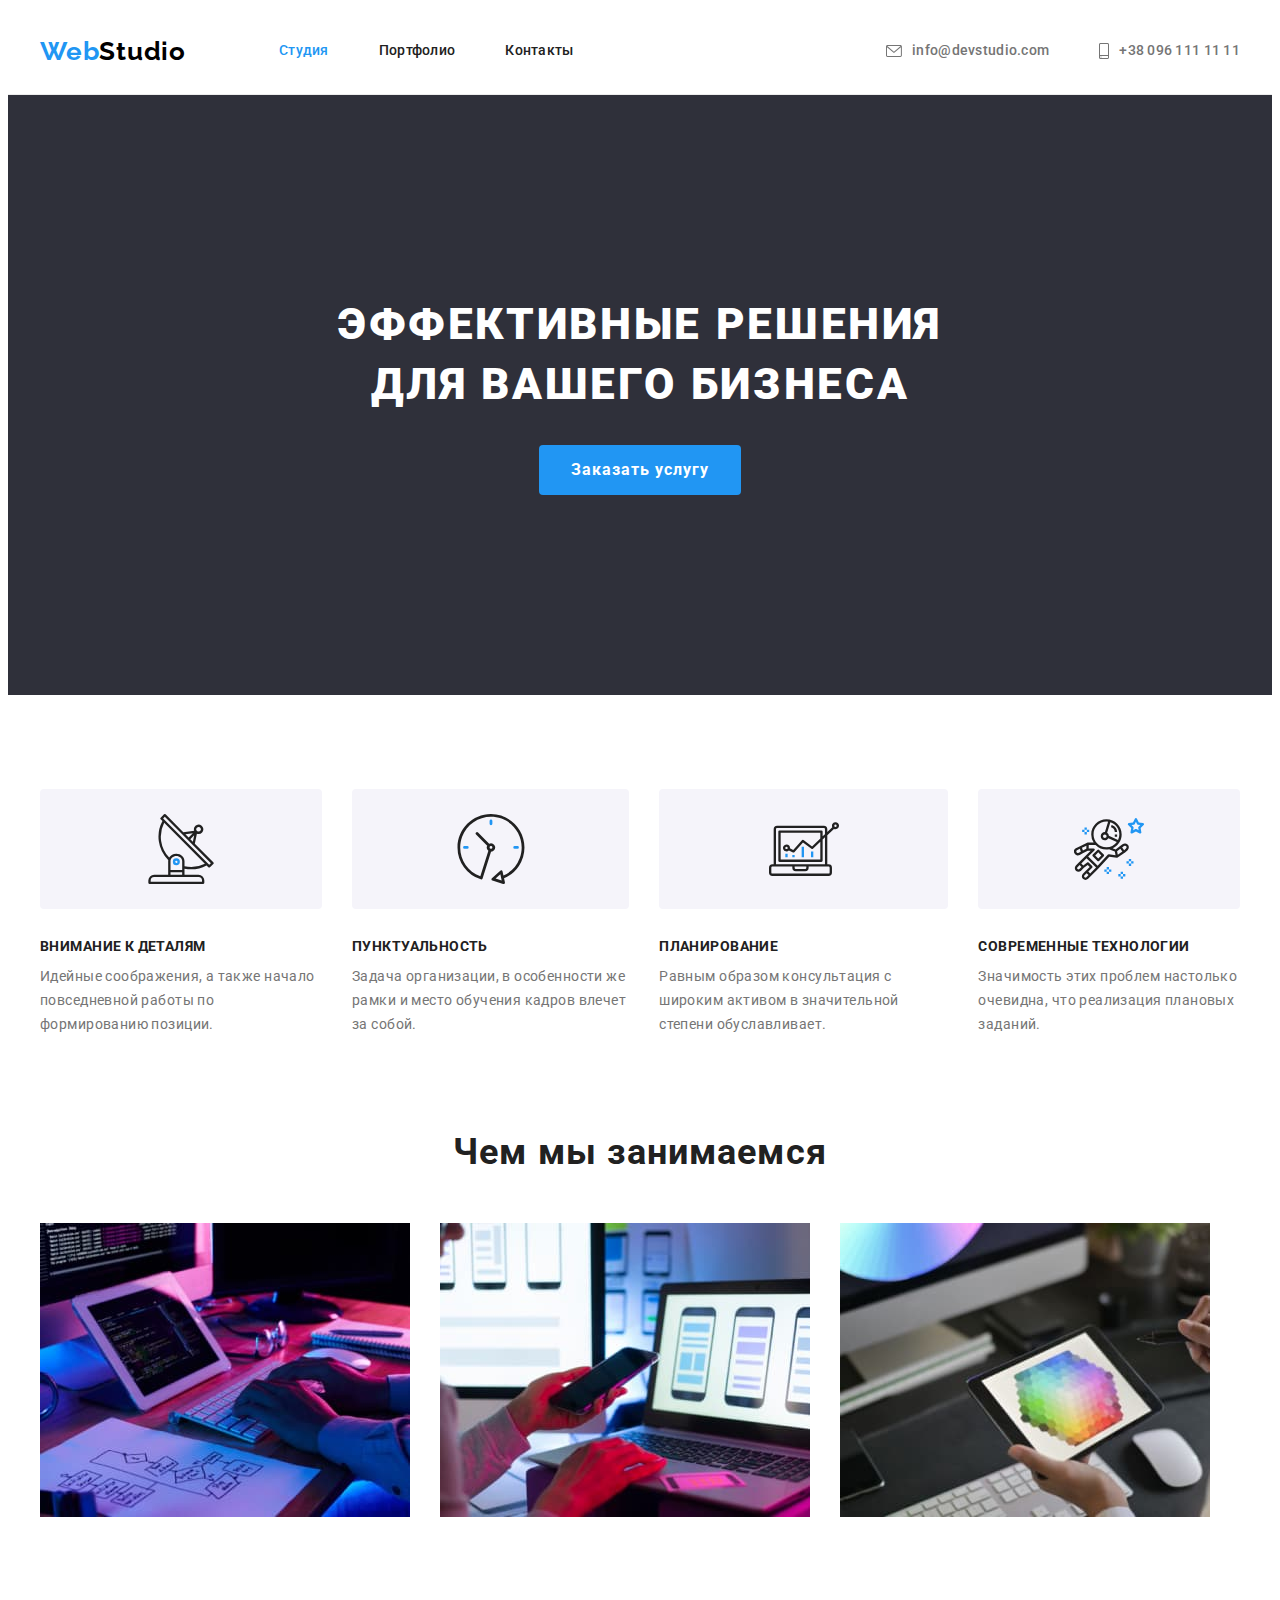
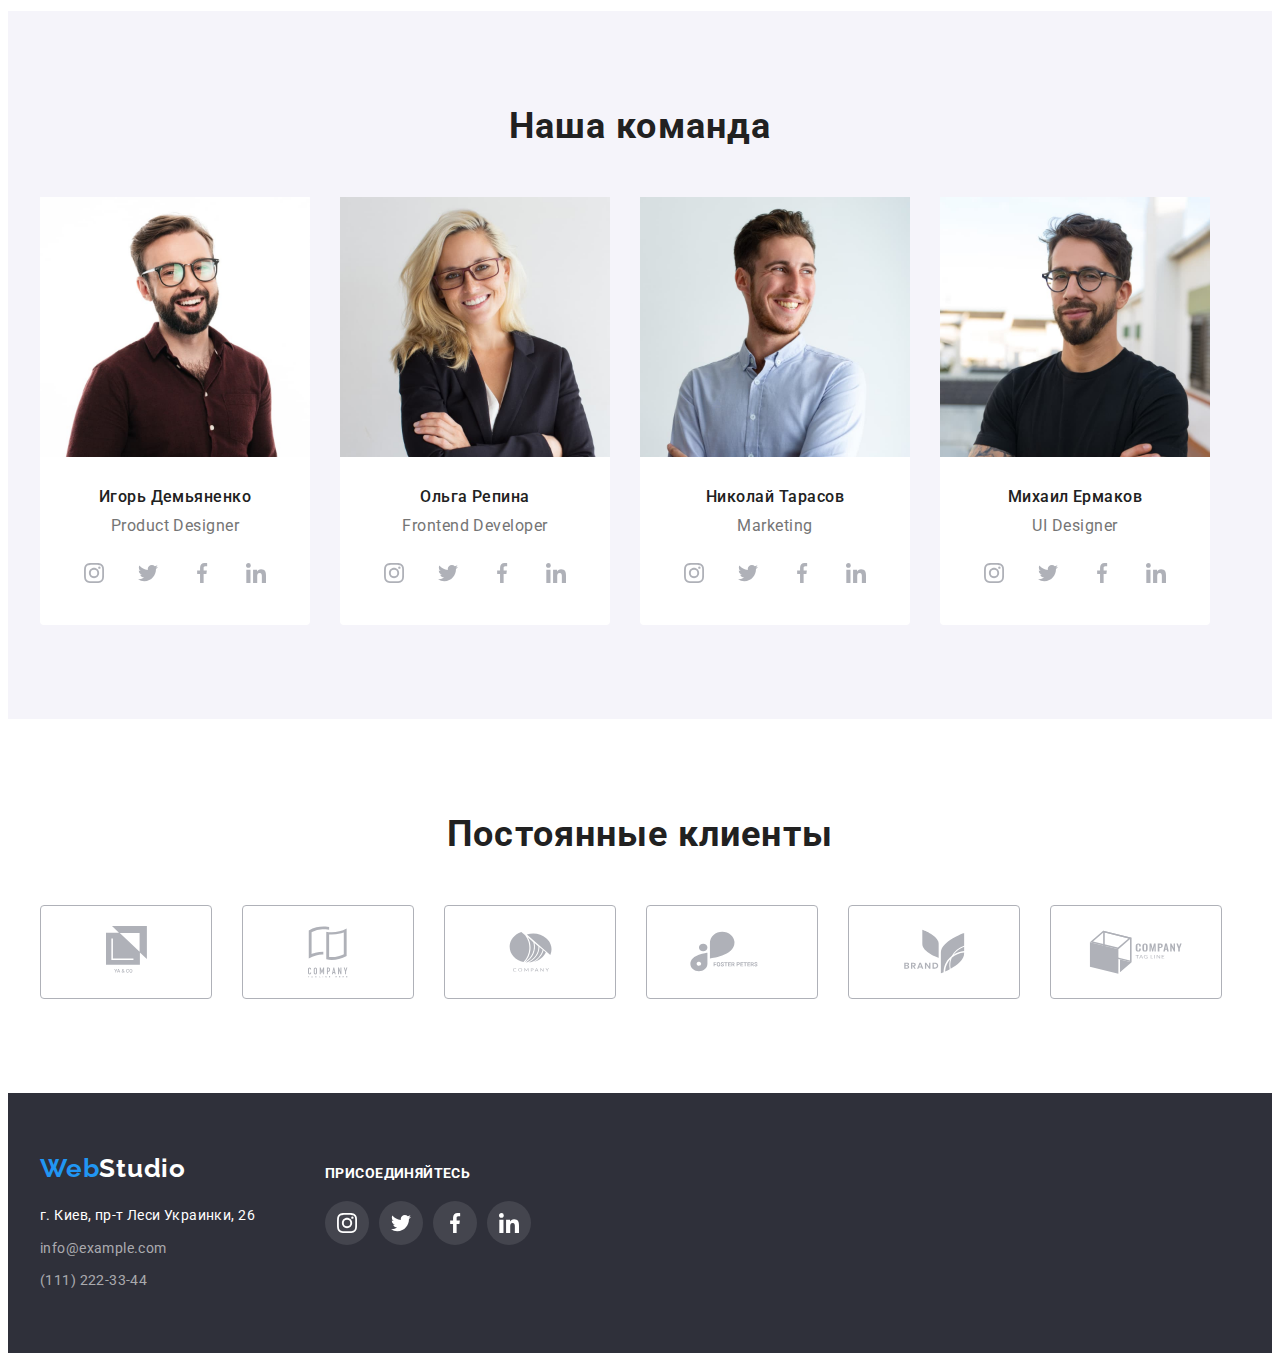
==== commit ec6f2d85: "Добавляет секцию "Постоянные клиенты"" ====
--- a/index.html
+++ b/index.html
@@ -151,30 +151,31 @@
               <div class="team-inner">
                 <h3 class="team-subtitle">Игорь Демьяненко</h3>
                 <p lang="en" class="team-descr">Product Designer</p>
+
                 <ul class="ul-reset team-soc-links">
-                  <li class="list-item">
-                    <a href="" class="link-reset link instagram">
+                  <li class="list-item" aria-label="ссылка на Instagram">
+                    <a href="" class="link-reset link">
                       <svg class="link-icon">
                         <use href="./images/icons/sprite.svg#icon-instagram"></use>
                       </svg>
                     </a>
                   </li>
-                  <li class="list-item">
-                    <a href="" class="link-reset link twitter">
+                  <li class="list-item" aria-label="ссылка на Twitter">
+                    <a href="" class="link-reset link">
                       <svg class="link-icon">
                         <use href="./images/icons/sprite.svg#icon-twitter"></use>
                       </svg>
                     </a>
                   </li>
-                  <li class="list-item">
-                    <a href="" class="link-reset link facebook">
+                  <li class="list-item" aria-label="ссылка на Facebook">
+                    <a href="" class="link-reset link">
                       <svg class="link-icon">
                         <use href="./images/icons/sprite.svg#icon-facebook"></use>
                       </svg>
                     </a>
                   </li>
-                  <li class="list-item">
-                    <a href="" class="link-reset link linkedin">
+                  <li class="list-item" aria-label="ссылка на Linkedin">
+                    <a href="" class="link-reset link">
                       <svg class="link-icon">
                         <use href="./images/icons/sprite.svg#icon-linkedin"></use>
                       </svg>
@@ -185,123 +186,160 @@
             </li>
 
             <li class="list-item">
-              <a href="" class="link-reset">
-                <img src="./images/staff/repina.jpg" alt="Член команды" width="270" />
-                <div class="team-inner">
-                  <h3 class="team-subtitle">Ольга Репина</h3>
-                  <p lang="en" class="team-descr">Frontend Developer</p>
-                  <ul class="ul-reset team-soc-links">
-                    <li class="list-item">
-                      <a href="" class="link-reset link instagram">
-                        <svg class="link-icon">
-                          <use href="./images/icons/sprite.svg#icon-instagram"></use>
-                        </svg>
-                      </a>
-                    </li>
-                    <li class="list-item">
-                      <a href="" class="link-reset link twitter">
-                        <svg class="link-icon">
-                          <use href="./images/icons/sprite.svg#icon-twitter"></use>
-                        </svg>
-                      </a>
-                    </li>
-                    <li class="list-item">
-                      <a href="" class="link-reset link facebook">
-                        <svg class="link-icon">
-                          <use href="./images/icons/sprite.svg#icon-facebook"></use>
-                        </svg>
-                      </a>
-                    </li>
-                    <li class="list-item">
-                      <a href="" class="link-reset link linkedin">
-                        <svg class="link-icon">
-                          <use href="./images/icons/sprite.svg#icon-linkedin"></use>
-                        </svg>
-                      </a>
-                    </li>
-                  </ul>
-                </div>
+              <img src="./images/staff/repina.jpg" alt="Член команды" width="270" />
+              <div class="team-inner">
+                <h3 class="team-subtitle">Ольга Репина</h3>
+                <p lang="en" class="team-descr">Frontend Developer</p>
+
+                <ul class="ul-reset team-soc-links">
+                  <li class="list-item" aria-label="ссылка на Instagram">
+                    <a href="" class="link-reset link">
+                      <svg class="link-icon">
+                        <use href="./images/icons/sprite.svg#icon-instagram"></use>
+                      </svg>
+                    </a>
+                  </li>
+                  <li class="list-item" aria-label="ссылка на Twitter">
+                    <a href="" class="link-reset link">
+                      <svg class="link-icon">
+                        <use href="./images/icons/sprite.svg#icon-twitter"></use>
+                      </svg>
+                    </a>
+                  </li>
+                  <li class="list-item" aria-label="ссылка на Facebook">
+                    <a href="" class="link-reset link">
+                      <svg class="link-icon">
+                        <use href="./images/icons/sprite.svg#icon-facebook"></use>
+                      </svg>
+                    </a>
+                  </li>
+                  <li class="list-item" aria-label="ссылка на Linkedin">
+                    <a href="" class="link-reset link">
+                      <svg class="link-icon">
+                        <use href="./images/icons/sprite.svg#icon-linkedin"></use>
+                      </svg>
+                    </a>
+                  </li>
+                </ul>
+              </div>
+            </li>
+
+            <li class="list-item">
+              <img src="./images/staff/tarasov.jpg" alt="Член команды" width="270" />
+              <div class="team-inner">
+                <h3 class="team-subtitle">Николай Тарасов</h3>
+                <p lang="en" class="team-descr">Marketing</p>
+
+                <ul class="ul-reset team-soc-links">
+                  <li class="list-item" aria-label="ссылка на Instagram">
+                    <a href="" class="link-reset link">
+                      <svg class="link-icon">
+                        <use href="./images/icons/sprite.svg#icon-instagram"></use>
+                      </svg>
+                    </a>
+                  </li>
+                  <li class="list-item" aria-label="ссылка на Twitter">
+                    <a href="" class="link-reset link">
+                      <svg class="link-icon">
+                        <use href="./images/icons/sprite.svg#icon-twitter"></use>
+                      </svg>
+                    </a>
+                  </li>
+                  <li class="list-item" aria-label="ссылка на Facebook">
+                    <a href="" class="link-reset link">
+                      <svg class="link-icon">
+                        <use href="./images/icons/sprite.svg#icon-facebook"></use>
+                      </svg>
+                    </a>
+                  </li>
+                  <li class="list-item" aria-label="ссылка на Linkedin">
+                    <a href="" class="link-reset link">
+                      <svg class="link-icon">
+                        <use href="./images/icons/sprite.svg#icon-linkedin"></use>
+                      </svg>
+                    </a>
+                  </li>
+                </ul>
+              </div>
+            </li>
+
+            <li class="list-item">
+              <img src="./images/staff/ermakov.jpg" alt="Член команды" width="270" />
+              <div class="team-inner">
+                <h3 class="team-subtitle">Михаил Ермаков</h3>
+                <p lang="en" class="team-descr">UI Designer</p>
+
+                <ul class="ul-reset team-soc-links">
+                  <li class="list-item" aria-label="ссылка на Instagram">
+                    <a href="" class="link-reset link">
+                      <svg class="link-icon">
+                        <use href="./images/icons/sprite.svg#icon-instagram"></use>
+                      </svg>
+                    </a>
+                  </li>
+                  <li class="list-item" aria-label="ссылка на Twitter">
+                    <a href="" class="link-reset link">
+                      <svg class="link-icon">
+                        <use href="./images/icons/sprite.svg#icon-twitter"></use>
+                      </svg>
+                    </a>
+                  </li>
+                  <li class="list-item" aria-label="ссылка на Facebook">
+                    <a href="" class="link-reset link">
+                      <svg class="link-icon">
+                        <use href="./images/icons/sprite.svg#icon-facebook"></use>
+                      </svg>
+                    </a>
+                  </li>
+                  <li class="list-item" aria-label="ссылка на Linkedin">
+                    <a href="" class="link-reset link">
+                      <svg class="link-icon">
+                        <use href="./images/icons/sprite.svg#icon-linkedin"></use>
+                      </svg>
+                    </a>
+                  </li>
+                </ul>
+              </div>
+            </li>
+          </ul>
+        </div>
+      </section>
+
+      <section class="section clients">
+        <div class="container">
+          <h2 class="section-title">Постоянные клиенты</h2>
+          <ul class="ul-reset client-list">
+            <li class="client-wrap list-item">
+              <a href="" class="link-reset link">
+                <svg class="link-icon" width="41" height="47">
+                  <use href="./images/icons/sprite.svg#icon-client-1"></use>
+                </svg>
               </a>
             </li>
-
-            <li class="list-item">
-              <a href="" class="link-reset">
-                <img src="./images/staff/tarasov.jpg" alt="Член команды" width="270" />
-                <div class="team-inner">
-                  <h3 class="team-subtitle">Николай Тарасов</h3>
-                  <p lang="en" class="team-descr">Marketing</p>
-                  <ul class="ul-reset team-soc-links">
-                    <li class="list-item">
-                      <a href="" class="link-reset link instagram">
-                        <svg class="link-icon">
-                          <use href="./images/icons/sprite.svg#icon-instagram"></use>
-                        </svg>
-                      </a>
-                    </li>
-                    <li class="list-item">
-                      <a href="" class="link-reset link twitter">
-                        <svg class="link-icon">
-                          <use href="./images/icons/sprite.svg#icon-twitter"></use>
-                        </svg>
-                      </a>
-                    </li>
-                    <li class="list-item">
-                      <a href="" class="link-reset link facebook">
-                        <svg class="link-icon">
-                          <use href="./images/icons/sprite.svg#icon-facebook"></use>
-                        </svg>
-                      </a>
-                    </li>
-                    <li class="list-item">
-                      <a href="" class="link-reset link linkedin">
-                        <svg class="link-icon">
-                          <use href="./images/icons/sprite.svg#icon-linkedin"></use>
-                        </svg>
-                      </a>
-                    </li>
-                  </ul>
-                </div>
-              </a>
-            </li>
-
-            <li class="list-item">
-              <a href="" class="link-reset">
-                <img src="./images/staff/ermakov.jpg" alt="Член команды" width="270" />
-                <div class="team-inner">
-                  <h3 class="team-subtitle">Михаил Ермаков</h3>
-                  <p lang="en" class="team-descr">UI Designer</p>
-                  <ul class="ul-reset team-soc-links">
-                    <li class="list-item">
-                      <a href="" class="link-reset link instagram">
-                        <svg class="link-icon">
-                          <use href="./images/icons/sprite.svg#icon-instagram"></use>
-                        </svg>
-                      </a>
-                    </li>
-                    <li class="list-item">
-                      <a href="" class="link-reset link twitter">
-                        <svg class="link-icon">
-                          <use href="./images/icons/sprite.svg#icon-twitter"></use>
-                        </svg>
-                      </a>
-                    </li>
-                    <li class="list-item">
-                      <a href="" class="link-reset link facebook">
-                        <svg class="link-icon">
-                          <use href="./images/icons/sprite.svg#icon-facebook"></use>
-                        </svg>
-                      </a>
-                    </li>
-                    <li class="list-item">
-                      <a href="" class="link-reset link linkedin">
-                        <svg class="link-icon">
-                          <use href="./images/icons/sprite.svg#icon-linkedin"></use>
-                        </svg>
-                      </a>
-                    </li>
-                  </ul>
-                </div>
-              </a>
+            <li class="client-wrap list-item">
+              <svg class="link-icon" width="40" height="52">
+                <use href="./images/icons/sprite.svg#icon-client-2"></use>
+              </svg>
+            </li>
+            <li class="client-wrap list-item">
+              <svg class="link-icon" width="43" height="41">
+                <use href="./images/icons/sprite.svg#icon-client-3"></use>
+              </svg>
+            </li>
+            <li class="client-wrap list-item">
+              <svg class="link-icon" width="84" height="41">
+                <use href="./images/icons/sprite.svg#icon-client-4"></use>
+              </svg>
+            </li>
+            <li class="client-wrap list-item">
+              <svg class="link-icon" width="63" height="45">
+                <use href="./images/icons/sprite.svg#icon-client-5"></use>
+              </svg>
+            </li>
+            <li class="client-wrap list-item">
+              <svg class="link-icon" width="94" height="44">
+                <use href="./images/icons/sprite.svg#icon-client-6"></use>
+              </svg>
             </li>
           </ul>
         </div>
@@ -326,29 +364,29 @@
         <div class="join">
           <p class="join-text">присоединяйтесь</p>
           <ul class="ul-reset soc-links">
-            <li class="list-item">
-              <a href="" class="link-reset link instagram">
+            <li class="list-item" aria-label="ссылка на Instagram">
+              <a href="" class="link-reset link">
                 <svg class="link-icon">
                   <use href="./images/icons/sprite.svg#icon-instagram"></use>
                 </svg>
               </a>
             </li>
-            <li class="list-item">
-              <a href="" class="link-reset link twitter">
+            <li class="list-item" aria-label="ссылка на Twitter">
+              <a href="" class="link-reset link">
                 <svg class="link-icon">
                   <use href="./images/icons/sprite.svg#icon-twitter"></use>
                 </svg>
               </a>
             </li>
-            <li class="list-item">
-              <a href="" class="link-reset link facebook">
+            <li class="list-item" aria-label="ссылка на Facebook">
+              <a href="" class="link-reset link">
                 <svg class="link-icon">
                   <use href="./images/icons/sprite.svg#icon-facebook"></use>
                 </svg>
               </a>
             </li>
-            <li class="list-item">
-              <a href="" class="link-reset link linkedin">
+            <li class="list-item" aria-label="ссылка на Linkedin">
+              <a href="" class="link-reset link">
                 <svg class="link-icon">
                   <use href="./images/icons/sprite.svg#icon-linkedin"></use>
                 </svg>
--- a/style/style.css
+++ b/style/style.css
@@ -5,6 +5,7 @@
   --titels-color: #212121;
   --light-background-color: #f5f4fa;
   --dark-background-color: #2f303a;
+  --icon-color: #afb1b8;
 }
 
 .link-reset {
@@ -318,7 +319,7 @@
 .team-list .link-icon {
   width: 20px;
   height: 20px;
-  fill: #afb1b8;
+  fill: var(--icon-color);
 }
 
 .team-soc-links .link:hover .link-icon,
@@ -328,6 +329,40 @@
 .team-soc-links .list-item:not(:last-child),
 .join .list-item:not(:last-child) {
   margin-right: 10px;
+}
+
+/* Section Clients */
+
+.client-list {
+  display: flex;
+}
+
+.client-wrap {
+  display: flex;
+  justify-content: center;
+  align-items: center;
+  width: 170px;
+  height: 92px;
+  /* задаем четкие размеры, т.к. размеры иконок разные */
+  border: 1px solid var(--icon-color);
+  color: var(--icon-color);
+  border-radius: 4px;
+  cursor: pointer;
+}
+
+.client-wrap:hover,
+.client-wrap:focus {
+  border-color: var(--accent-color);
+  color: var(--accent-color);
+}
+
+.client-list .link-icon {
+  fill: var(--icon-color);
+}
+
+.client-wrap:hover .link-icon,
+.client-wrap:focus .link-icon {
+  fill: var(--accent-color);
 }
 
 /* Footer */
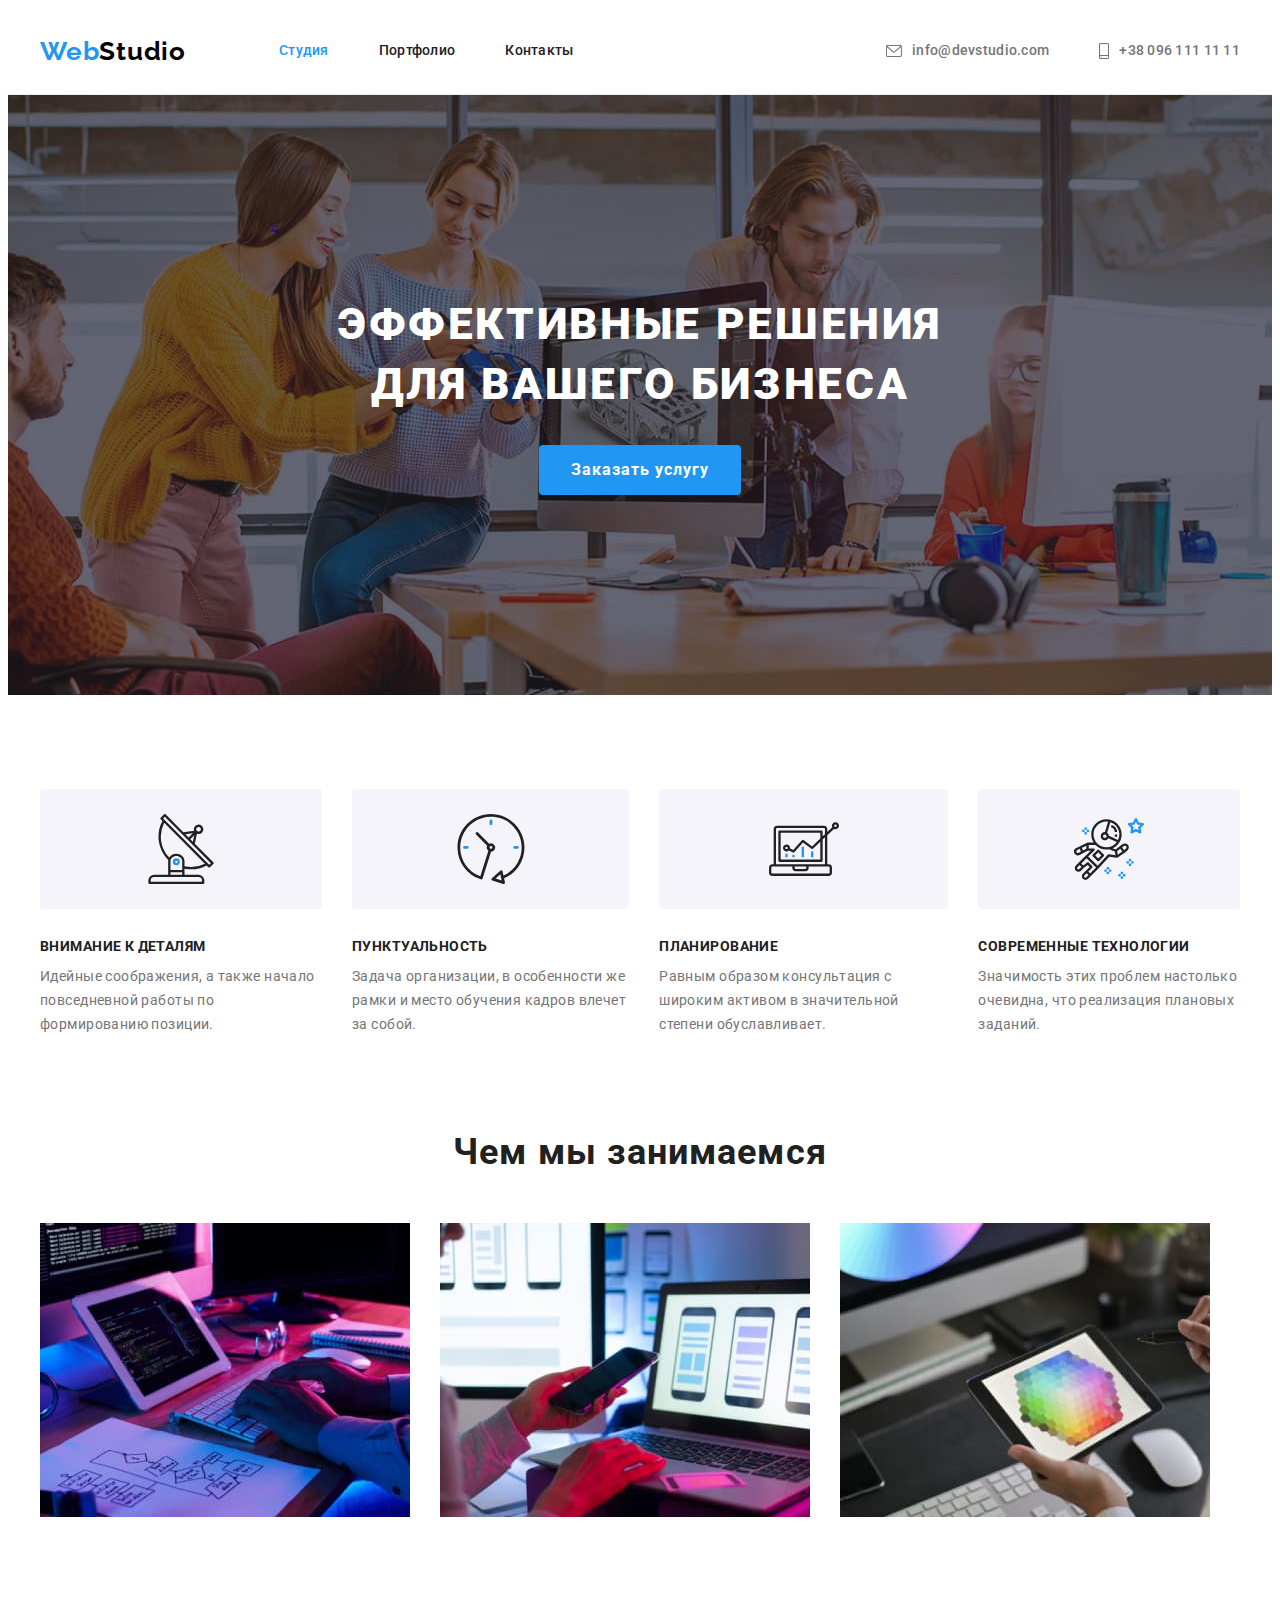
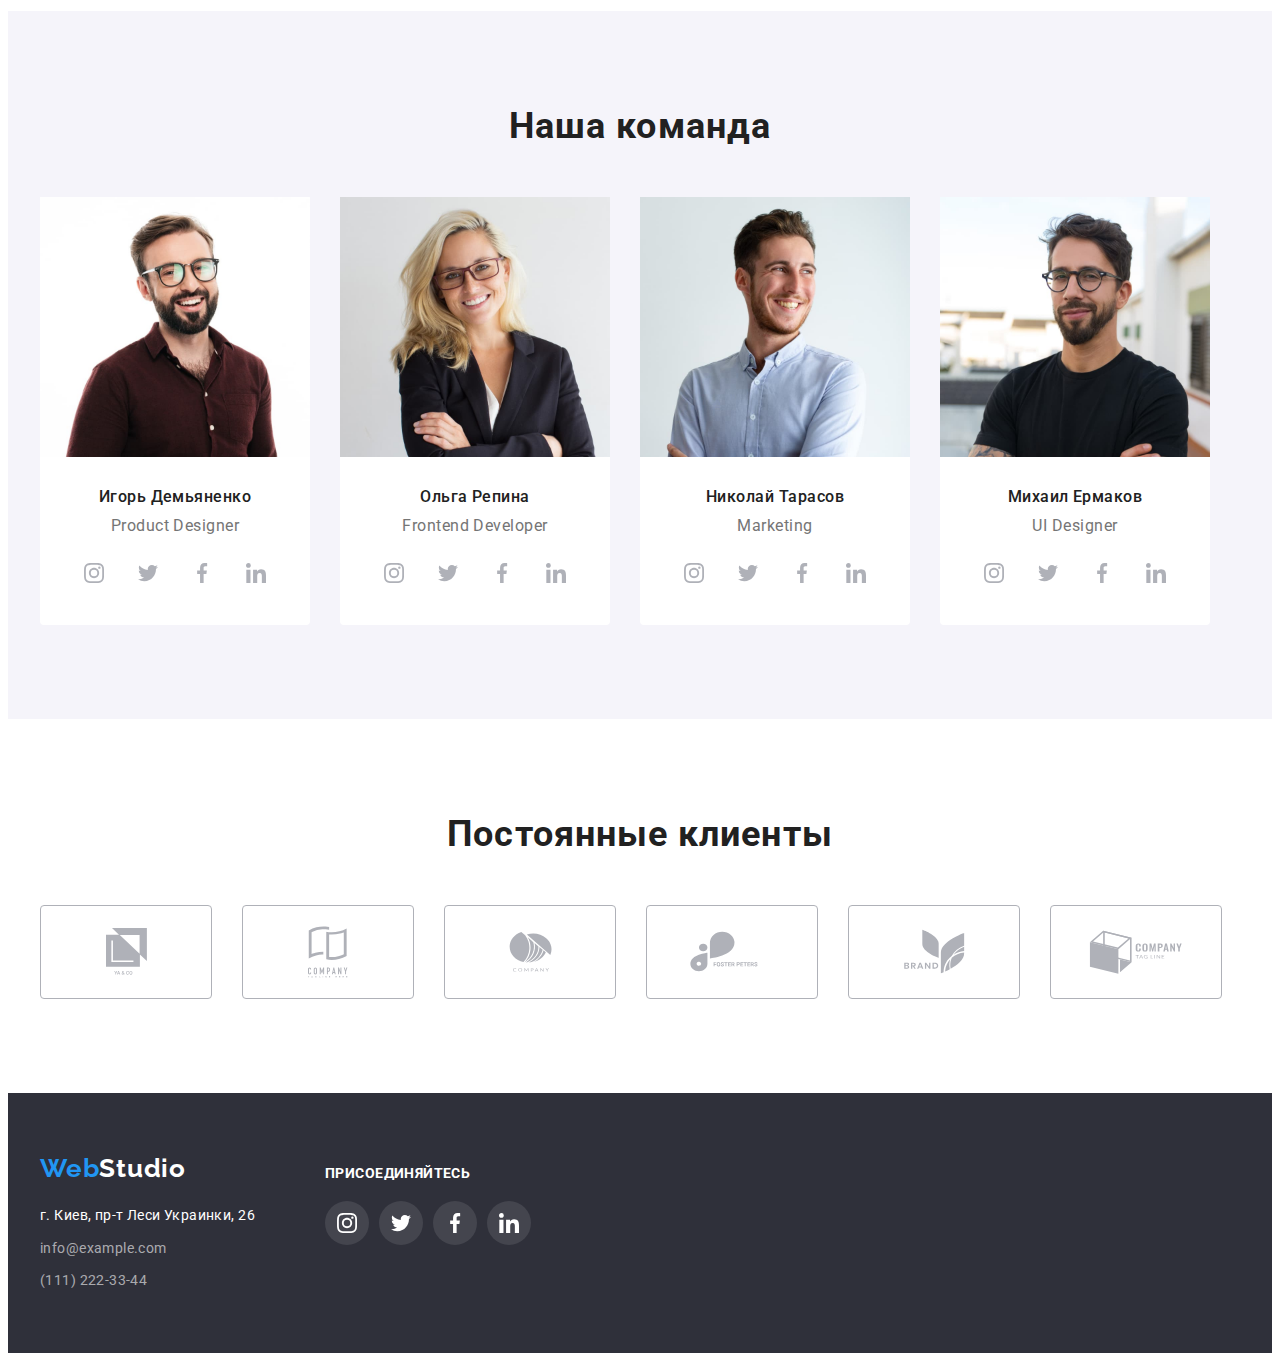
==== commit 7dcc5851: "Исправляет фокус в секции Постоянные клиенты" ====
--- a/index.html
+++ b/index.html
@@ -309,37 +309,47 @@
         <div class="container">
           <h2 class="section-title">Постоянные клиенты</h2>
           <ul class="ul-reset client-list">
-            <li class="client-wrap list-item">
+            <li class="list-item">
               <a href="" class="link-reset link">
                 <svg class="link-icon" width="41" height="47">
                   <use href="./images/icons/sprite.svg#icon-client-1"></use>
                 </svg>
               </a>
             </li>
-            <li class="client-wrap list-item">
-              <svg class="link-icon" width="40" height="52">
-                <use href="./images/icons/sprite.svg#icon-client-2"></use>
-              </svg>
-            </li>
-            <li class="client-wrap list-item">
-              <svg class="link-icon" width="43" height="41">
-                <use href="./images/icons/sprite.svg#icon-client-3"></use>
-              </svg>
-            </li>
-            <li class="client-wrap list-item">
-              <svg class="link-icon" width="84" height="41">
-                <use href="./images/icons/sprite.svg#icon-client-4"></use>
-              </svg>
-            </li>
-            <li class="client-wrap list-item">
-              <svg class="link-icon" width="63" height="45">
-                <use href="./images/icons/sprite.svg#icon-client-5"></use>
-              </svg>
-            </li>
-            <li class="client-wrap list-item">
-              <svg class="link-icon" width="94" height="44">
-                <use href="./images/icons/sprite.svg#icon-client-6"></use>
-              </svg>
+            <li class="list-item">
+              <a href="" class="link-reset link">
+                <svg class="link-icon" width="40" height="52">
+                  <use href="./images/icons/sprite.svg#icon-client-2"></use>
+                </svg>
+              </a>
+            </li>
+            <li class="list-item">
+              <a href="" class="link-reset link">
+                <svg class="link-icon" width="43" height="41">
+                  <use href="./images/icons/sprite.svg#icon-client-3"></use>
+                </svg>
+              </a>
+            </li>
+            <li class="list-item">
+              <a href="" class="link-reset link">
+                <svg class="link-icon" width="84" height="41">
+                  <use href="./images/icons/sprite.svg#icon-client-4"></use>
+                </svg>
+              </a>
+            </li>
+            <li class="list-item">
+              <a href="" class="link-reset link">
+                <svg class="link-icon" width="63" height="45">
+                  <use href="./images/icons/sprite.svg#icon-client-5"></use>
+                </svg>
+              </a>
+            </li>
+            <li class="list-item">
+              <a href="" class="link-reset link">
+                <svg class="link-icon" width="94" height="44">
+                  <use href="./images/icons/sprite.svg#icon-client-6"></use>
+                </svg>
+              </a>
             </li>
           </ul>
         </div>
--- a/style/style.css
+++ b/style/style.css
@@ -159,6 +159,10 @@
   background-color: var(--dark-background-color);
   text-align: center;
   padding: 200px 0;
+  background-image: linear-gradient(to right, rgba(47, 48, 58, 0.4), rgba(47, 48, 58, 0.4)),
+    url(../images/background.jpg);
+  background-repeat: no-repeat;
+  background-position: center;
 }
 .main-title {
   font-weight: 900;
@@ -337,7 +341,7 @@
   display: flex;
 }
 
-.client-wrap {
+.client-list .link {
   display: flex;
   justify-content: center;
   align-items: center;
@@ -350,8 +354,8 @@
   cursor: pointer;
 }
 
-.client-wrap:hover,
-.client-wrap:focus {
+.client-list .link:hover,
+.client-list .link:focus {
   border-color: var(--accent-color);
   color: var(--accent-color);
 }
@@ -360,8 +364,8 @@
   fill: var(--icon-color);
 }
 
-.client-wrap:hover .link-icon,
-.client-wrap:focus .link-icon {
+.client-list .link:hover .link-icon,
+.client-list .link:focus .link-icon {
   fill: var(--accent-color);
 }
 
